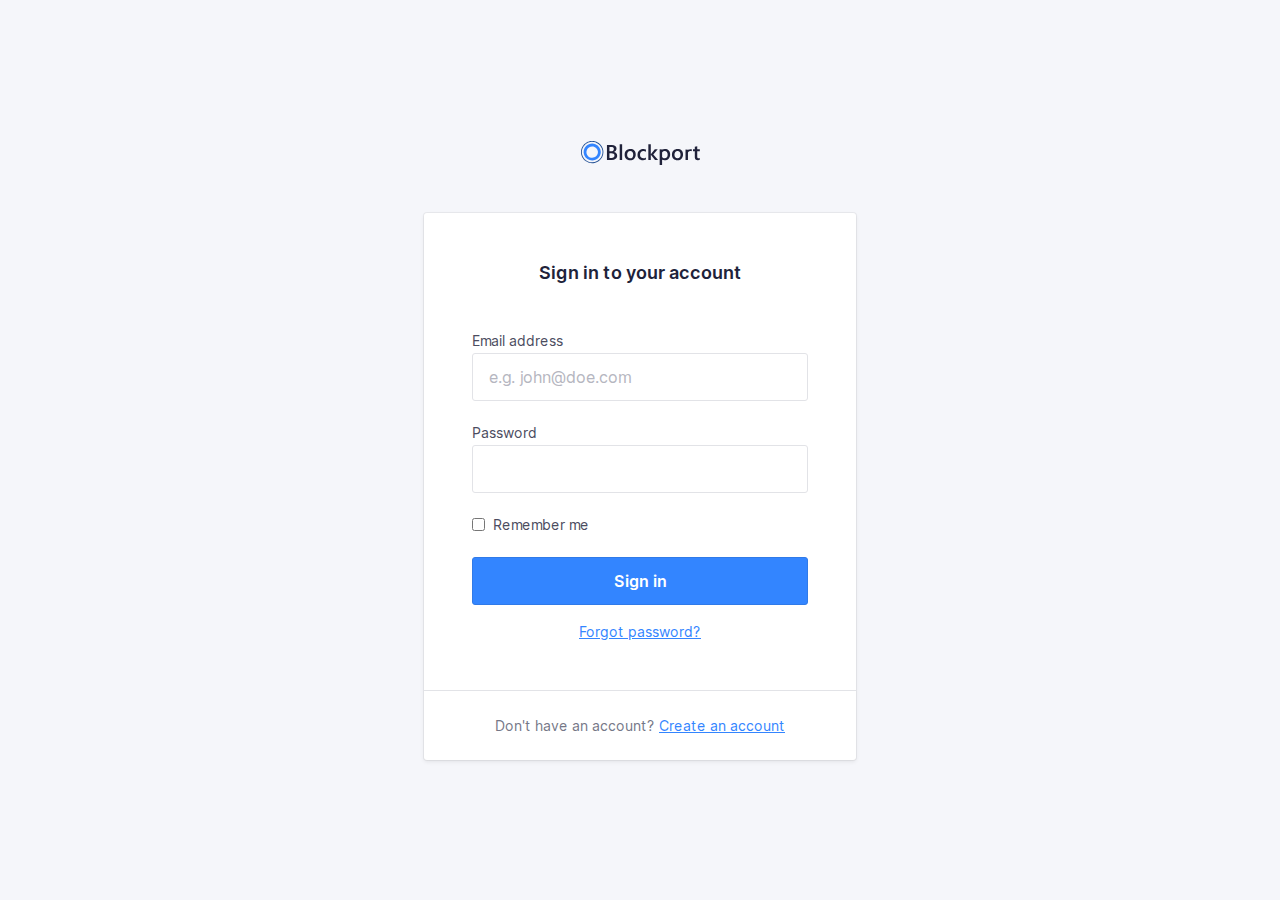
==== index.html @ 2135e6e4 "Initial commit" ====
<!doctype html>
<html lang="en">

<head>
    <meta charset="utf-8">
    <meta http-equiv="x-ua-compatible" content="ie=edge">
    <title>Blockport - Sign in</title>
    <meta name="description" content="This is my HTML5 boilerplate.">
    <meta name="viewport" content="width=device-width, initial-scale=1.0">
    <meta name="theme-color" content="#e85e00">

    <link rel="icon" href="favicon.svg">
    <link rel="apple-touch-icon" href="apple-touch-icon.png">
    <link rel="manifest" href="manifest.json">

    <script defer src="script/app.js"></script>
    <link rel="stylesheet" href="css/screen.css">
</head>

<body>
    <section class="o-row o-row--login">
        <div class="o-container u-max-width-xs">
            <h1 class="c-logo">
                <svg class="c-logo__symbol" viewBox="0 0 119 24" xmlns="http://www.w3.org/2000/svg">
                    <title>Blockport</title>
                    <path class="c-logo__path c-logo__path--1" d="M25.9496128,18.9917356 L25.9496128,4.04231406 L30.7396633,4.04231406 C32.19945,4.04231406 33.3560606,4.35834712 34.2094949,4.99041321 C35.0252057,5.55089835 35.5052521,6.4769114 35.4896465,7.4598347 C35.5056187,8.25676883 35.2485893,9.03557965 34.7604209,9.6694215 C34.2511175,10.3119823 33.5500641,10.7791057 32.7570539,11.0042975 L32.7570539,11.0459504 C33.6957957,11.1207168 34.5764055,11.5260387 35.2392256,12.1884297 C35.8602694,12.8310744 36.1707912,13.6667769 36.1707912,14.6955372 C36.1979832,15.9155062 35.6268682,17.0730015 34.6382155,17.8016529 C33.6205051,18.5950413 32.3363468,18.9917356 30.7857407,18.9917356 L25.9496128,18.9917356 Z M41.1511616,18.9918689 L38.6990404,18.9918689 L38.6990404,3.18727869 L41.1511616,3.18727869 L41.1511616,18.9918689 Z M49.1105387,19.2396694 C47.4477441,19.2396694 46.1195118,18.741157 45.1258418,17.7441322 C44.1321717,16.7471074 43.6360046,15.4247934 43.6373401,13.7771901 C43.6373401,11.9841322 44.1548767,10.5838017 45.1899495,9.57619833 C46.2250223,8.56859504 47.6200337,8.06479338 49.3749832,8.06479338 C51.0591469,8.06479338 52.3720202,8.55471073 53.3136027,9.53454547 C54.2551852,10.5143802 54.7226376,11.8730579 54.7159596,13.6105785 C54.7159596,15.313719 54.2091077,16.677686 53.195404,17.7024794 C52.1817003,18.7272727 50.8200787,19.2396694 49.1105387,19.2396694 Z M64.9231145,18.4998347 C63.986548,19.011405 62.9292595,19.2667693 61.8599663,19.2396694 C60.2572727,19.2396694 58.9657689,18.7444628 57.9854545,17.7540496 C57.0051402,16.7636364 56.5136477,15.4796694 56.5109764,13.9021488 C56.5109764,12.1434711 57.0385299,10.7312397 58.0936364,9.66545453 C59.1487429,8.59966942 60.5611166,8.0661157 62.3307576,8.06479338 C63.2258904,8.04636779 64.1144193,8.22027864 64.9351347,8.57454547 L64.9351347,10.8277686 C64.2490961,10.2941313 63.4035149,10.0011171 62.5310943,9.99471073 C61.5738178,9.96365776 60.6492491,10.3415166 59.9928283,11.0320661 C59.3330526,11.7236364 59.003165,12.6287603 59.003165,13.747438 C59.003165,14.8661157 59.3136869,15.7381818 59.9347306,16.3636364 C60.5557744,17.0023141 61.3891751,17.3216529 62.4349327,17.3216529 C63.3470917,17.3090469 64.2260005,16.9806241 64.9191077,16.3933884 L64.9191077,18.4998347 L64.9231145,18.4998347 Z M77.1256229,18.9918689 L74.0304209,18.9918689 L69.8393771,13.8605902 L69.7973064,13.8605902 L69.7973064,18.9918689 L67.3451852,18.9918689 L67.3451852,3.18727869 L69.7973064,3.18727869 L69.7973064,13.2039344 L69.8393771,13.2039344 L73.7980303,8.31462295 L76.7349663,8.31462295 L72.2814815,13.4718689 L77.1256229,18.9918689 Z M118.81569,18.8747107 C118.223016,19.1343064 117.578072,19.2557712 116.930522,19.2297521 C114.839007,19.2297521 113.793249,18.2380165 113.793249,16.2545455 L113.793249,10.2128926 L111.990219,10.2128926 L111.990219,8.31669423 L113.793249,8.31669423 L113.793249,5.84528927 L116.235354,5.15702479 L116.235354,8.31669423 L118.81569,8.31669423 L118.81569,10.2128926 L116.235354,10.2128926 L116.235354,15.5504132 C116.235354,16.1824793 116.351549,16.6340496 116.583939,16.905124 C116.81633,17.1761983 117.202312,17.3084298 117.741886,17.3018182 C118.130518,17.3099664 118.50999,17.1844984 118.81569,16.9467769 L118.81569,18.8647934 L118.81569,18.8747107 Z M109.678333,8.12826445 C110.052664,8.12904551 110.426384,8.1582218 110.796212,8.21553718 L110.796212,10.2961983 C110.392833,10.129817 109.958979,10.0480952 109.522071,10.0561983 C108.65244,10.0185786 107.815007,10.3854441 107.258266,11.0479339 C107.143588,11.1960713 107.043624,11.3548242 106.959764,11.5219835 L106.959764,18.9917356 L104.519663,18.9917356 L104.519663,8.37818184 L106.959764,8.66776859 L106.959764,8.67768594 C107.814579,8.30025824 108.742499,8.11272598 109.678333,8.12826445 Z M96.4320707,19.2396694 C94.7692761,19.2396694 93.4410438,18.741157 92.4473737,17.7441322 C91.4537037,16.7471074 90.9575366,15.4247934 90.9588721,13.7771901 C90.9588721,11.9841322 91.4764087,10.5838017 92.5114815,9.57619833 C93.5465543,8.56859504 94.9415657,8.06479338 96.6965152,8.06479338 C98.3806789,8.06479338 99.6935522,8.55471073 100.635135,9.53454547 C101.576717,10.5143802 102.04417,11.8730579 102.037492,13.6105785 C102.037492,15.313719 101.53064,16.677686 100.516936,17.7024794 C99.5032323,18.7272727 98.1416107,19.2396694 96.4320707,19.2396694 Z M87.7494781,9.53454547 C88.6883893,10.5157025 89.1578451,11.873719 89.1578451,13.608595 C89.1591806,15.3117355 88.6523287,16.6757025 87.6372896,17.7004959 C86.6222504,18.7252892 85.258625,19.2376859 83.5464141,19.2376859 C82.7065422,19.2489838 81.8737089,19.0847473 81.1023064,18.7557025 L81.1023064,23.8968595 L78.6622054,23.8968595 L78.6622054,8.31471073 L81.1023064,8.60429752 C81.9552279,8.23296681 82.8792553,8.04891403 83.8108586,8.06479338 C85.5017003,8.06479338 86.8145736,8.55471073 87.7494781,9.53454547 Z M96.5422559,9.99471073 C95.6726247,9.95709108 94.8351921,10.3239565 94.2784512,10.9864463 C93.7241864,11.6476033 93.4470539,12.5580165 93.4470539,13.7176859 C93.4470539,14.8363636 93.7275253,15.7170248 94.288468,16.3596694 C94.8529651,17.0028668 95.6823515,17.3568733 96.5422559,17.3216529 C97.5038721,17.3216529 98.2424466,17.0056198 98.7579798,16.3735537 C99.273513,15.7414876 99.5366216,14.8416529 99.5473064,13.6740496 C99.5473064,12.4998347 99.28954,11.5927273 98.7740067,10.9527273 C98.2584735,10.3127273 97.5145568,9.99338845 96.5422559,9.99471073 Z M28.4438047,6.03570248 L28.4438047,10.286281 L30.0645286,10.286281 C30.9353255,10.286281 31.6178058,10.0833058 32.1119697,9.67735538 C32.6061335,9.27140494 32.8532155,8.69619836 32.8532155,7.95173555 C32.8532155,6.67305785 31.9897643,6.03371902 30.262862,6.03371902 L28.4418013,6.03371902 L28.4438047,6.03570248 Z M28.4438047,12.2796694 L28.4438047,17.0082644 L30.5813973,17.0082644 C31.5163019,17.0082644 32.237514,16.7947108 32.7450337,16.3676033 C33.2602043,15.9259125 33.5416601,15.2742418 33.5083165,14.6003306 C33.5083165,13.0505785 32.4238271,12.2757025 30.2548485,12.2757025 L28.4518182,12.2757025 L28.4438047,12.2796694 Z M49.226734,9.99471073 C48.3571028,9.95709108 47.5196702,10.3239565 46.9629293,10.9864463 C46.4086646,11.6476033 46.131532,12.5580165 46.131532,13.7176859 C46.131532,14.8363636 46.4120034,15.7170248 46.9729461,16.3596694 C47.5370578,17.0036033 48.3664998,17.3583638 49.226734,17.3236364 C50.1883502,17.3236364 50.9269247,17.0076033 51.4424579,16.3755372 C51.9579912,15.7434711 52.2157576,14.8436364 52.2157576,13.6760331 C52.2157576,12.5018182 51.9579912,11.5947107 51.4424579,10.9547107 C50.9269247,10.3147108 50.1883502,9.99471073 49.226734,9.99471073 Z M85.8803367,16.3735537 C86.3958699,15.738843 86.6543043,14.8390083 86.6556397,13.6740496 C86.6556397,12.4985124 86.3978733,11.591405 85.8823401,10.9527273 C85.3668068,10.3140496 84.6282323,9.99471073 83.6666162,9.99471073 C82.796985,9.95709108 81.9595523,10.3239565 81.4028114,10.9864463 C81.2895823,11.124335 81.1896456,11.2724196 81.1043098,11.4287603 L81.1043098,15.9153719 C81.6149937,16.8312057 82.6094895,17.3774459 83.6646128,17.3216529 C84.626229,17.3216529 85.3648035,17.0056198 85.8803367,16.3735537 Z">
                    </path>
                    <path class="c-logo__path c-logo__path--2" d="M11.1988215,19.5867769 C7.72899435,19.5891833 4.59940205,17.5218316 3.26949789,14.3488101 C1.93959376,11.1757885 2.67130845,7.5220381 5.12341434,5.09144786 C7.57552021,2.66085764 11.2650639,1.93214337 14.4714645,3.24513351 C17.6778651,4.55812363 19.7696074,7.65421885 19.771229,11.0895868 C19.7679239,15.7772288 15.9334776,19.5780304 11.1988215,19.5867769 Z M11.1988215,5.38314051 C8.86509736,5.38073339 6.75988968,6.77093308 5.86550131,8.90506387 C4.97111293,11.0391947 5.46382249,13.496632 7.11372873,15.1307206 C8.76363496,16.7648092 11.2455511,17.2534798 13.4013998,16.3687158 C15.5572486,15.4839518 16.962125,13.4001349 16.9605051,11.0895868 C16.9572,7.93949107 14.3805102,5.38572999 11.1988215,5.37917355 L11.1988215,5.38314051 Z">
                    </path>
                    <path class="c-logo__path c-logo__path--3" d="M21.2917845,15.8796694 C21.3118182,15.8380165 21.3358586,15.8023141 21.3558923,15.7606612 C22.6443671,13.0744887 22.7786498,9.98607785 21.7280964,7.20021549 C20.6775431,4.41435317 18.5317957,2.16875244 15.7805219,0.975867769 L15.7805219,0.96 C15.6683333,0.910413222 15.5541414,0.874710744 15.4419529,0.82909091 C15.2937037,0.767603308 15.1434512,0.710082645 14.9931987,0.656528927 C14.792862,0.583140496 14.5925253,0.517685949 14.378165,0.458181816 C14.2319192,0.414545453 14.0856734,0.374876033 13.9394276,0.337190082 C13.7203928,0.281652893 13.501358,0.23338843 13.2823232,0.192396694 C13.1480976,0.16661157 13.0138721,0.144793388 12.8816498,0.124958678 C12.6546016,0.0905785125 12.4275533,0.0634710744 12.2005051,0.0436363637 C12.0762963,0.0337190082 11.9500842,0.0238016529 11.8258754,0.0178512397 C11.5881425,0.00462809917 11.3510774,-0.000661157024 11.1146801,0.00198347107 C10.988468,0.00198347107 10.8622559,0.00198347107 10.7380471,0.0119008265 C10.5076599,0.0218181818 10.2792761,0.0376859504 10.0528956,0.0614876034 C9.9146633,0.0753719009 9.77843434,0.0932231406 9.64220539,0.113057851 C9.44186869,0.142809918 9.22350168,0.176528926 9.01715488,0.218181818 C8.86089226,0.249917356 8.70462963,0.283636364 8.548367,0.321322314 C8.39210438,0.359008265 8.18575758,0.412561983 8.00745791,0.466115701 C7.82915825,0.519669423 7.65286195,0.577190081 7.47656566,0.638677688 C7.30026936,0.70016529 7.17405724,0.747768594 7.02580808,0.807272727 C6.82547138,0.884628098 6.63715488,0.969917355 6.44483165,1.05719008 C6.31861953,1.11471074 6.19441077,1.17421488 6.07220539,1.23768595 C5.87186869,1.34082644 5.67153199,1.45190082 5.47119529,1.56694215 C5.36301347,1.63041322 5.25683502,1.69586777 5.15065657,1.76528926 C4.95165543,1.89752066 4.75666107,2.02975207 4.5656734,2.16198347 C4.46416949,2.23603306 4.36400114,2.31140496 4.26516835,2.38809918 C4.07952302,2.52958678 3.89721661,2.67834711 3.71824916,2.83438017 C3.61607744,2.92363636 3.51791246,3.0168595 3.41774411,3.11008265 C3.25747475,3.26347108 3.10121212,3.42214876 2.94895623,3.5861157 C2.84678451,3.69719008 2.74861953,3.81024794 2.64845118,3.92528926 C2.51021886,4.08793389 2.37599327,4.25454547 2.24777778,4.42512397 C2.15161616,4.55206611 2.05946128,4.68099175 1.96930976,4.82181816 C1.90119529,4.92099175 1.82506734,5.0201653 1.75895623,5.11537188 C1.69284512,5.2105785 1.65878788,5.29190081 1.60670034,5.37917355 C1.53457912,5.49818184 1.46446128,5.61917355 1.40636364,5.74214876 C1.28415825,5.96231406 1.16796296,6.18446282 1.06178451,6.40859504 C1.02372054,6.44826445 0.995673401,6.49586778 0.981649832,6.54148761 C0.967626263,6.58710744 0.939579125,6.65454547 0.915538721,6.71008265 C0.808692479,6.95471075 0.711863077,7.20132232 0.625050505,7.44991735 C0.588989899,7.55438018 0.55426487,7.65884298 0.520875421,7.76330577 C0.444747475,8.00528927 0.377968575,8.24793388 0.320538721,8.49123966 C0.291156005,8.61157023 0.263776655,8.73190084 0.238400673,8.85223141 C0.191655443,9.07966942 0.152255892,9.30710742 0.12020202,9.53454547 C0.10016835,9.67338842 0.0821380471,9.81024795 0.0681144781,9.9490909 C0.0460774411,10.1613223 0.0320538721,10.3715703 0.022037037,10.5838017 C0.022037037,10.7365289 0.010016835,10.8872727 0.010016835,11.04 C0.010016835,11.2383471 0.010016835,11.4366942 0.026043771,11.6350413 C0.026043771,11.7917356 0.0440740741,11.9484297 0.0580976431,12.105124 C0.0761279461,12.3034711 0.104175084,12.5018182 0.132222222,12.7001653 C0.146245791,12.8429752 0.18030303,13.0036364 0.2003367,13.1543802 C0.238400673,13.3527273 0.286481481,13.5510744 0.336565657,13.7494215 C0.380639731,13.8961983 0.406683502,14.0330579 0.446750842,14.1758678 C0.506851852,14.3742149 0.576969697,14.5844628 0.647087542,14.7867769 C0.693164983,14.9157025 0.739242424,15.0446281 0.789326599,15.1715703 C0.871464646,15.3699174 0.963619529,15.5801653 1.05777778,15.7804959 C1.11387205,15.8995041 1.16996633,16.0185124 1.23006734,16.1355372 C1.33223906,16.3338843 1.44242424,16.5322314 1.55461279,16.7166942 C1.62473064,16.8357025 1.69484848,16.9527273 1.76897306,17.0677686 C1.88316498,17.2442975 2.00537037,17.4168595 2.12957912,17.587438 C2.21973064,17.7123967 2.31188552,17.8353719 2.40804714,17.9563636 C2.50420875,18.0773554 2.65646465,18.2519008 2.78468013,18.3966942 C2.91289562,18.5414876 3.02308081,18.6644628 3.14929293,18.7933884 C3.27550505,18.9223141 3.3876936,19.027438 3.51190236,19.1424794 C3.63611111,19.2575206 3.81841751,19.4241322 3.98069024,19.5590082 C4.09287879,19.6522314 4.20907407,19.7434711 4.32727273,19.8327273 C4.50957912,19.9735537 4.69388889,20.1084297 4.88621212,20.2294215 C4.9362963,20.2631405 4.98037037,20.3008265 5.03045455,20.3345455 C7.52290169,21.989742 10.5859073,22.5756212 13.5217147,21.9587191 C16.4575222,21.3418171 19.0161165,19.5746694 20.6146465,17.0598347 L20.6266667,17.0598347 C20.6647306,17.0003306 20.6947811,16.9368595 20.7328451,16.8753719 C20.8149832,16.7424794 20.8911111,16.6036364 20.9692424,16.4647934 C21.0854377,16.2763636 21.1936195,16.08 21.2917845,15.8796694 Z M6.96771044,20.4198347 C6.40765296,20.1694737 5.87129224,19.8701033 5.36501684,19.5252893 C5.18671717,19.4042975 5.01442761,19.2773554 4.84614478,19.1464463 C4.73996633,19.065124 4.63378788,18.9818182 4.53161616,18.8965289 C4.38136364,18.7715703 4.23912458,18.6406612 4.09888889,18.5097521 C3.9586532,18.378843 3.87451178,18.2995041 3.76632997,18.1884297 C3.65814815,18.0773554 3.53794613,17.9444628 3.42976431,17.8214876 C3.32158249,17.6985124 3.19737374,17.5557025 3.08718855,17.4247934 C2.97700337,17.2938843 2.91489899,17.1986777 2.83075758,17.0836364 C2.71656566,16.9249587 2.60237374,16.766281 2.49819865,16.6036364 C2.43008418,16.4965289 2.36597643,16.3894215 2.29786195,16.2803306 C2.19368687,16.1038017 2.09752525,15.9252893 1.9973569,15.7447934 C1.94126263,15.6376859 1.89117845,15.528595 1.83909091,15.4195041 C1.7609596,15.2231405 1.67681818,15.0386777 1.60069024,14.8482644 C1.55461279,14.7332231 1.51454545,14.6161983 1.47247475,14.501157 C1.40436027,14.3127273 1.34025253,14.1242975 1.28415825,13.9319008 C1.24609428,13.8029752 1.2140404,13.6760331 1.18198653,13.5490909 C1.13590909,13.3626446 1.09183502,13.1761983 1.05577441,12.9897521 C1.02973064,12.8429752 1.0076936,12.7140496 0.981649832,12.5771901 C0.953602694,12.3927273 0.92956229,12.2082644 0.911531987,12.0218182 C0.897508418,11.8809918 0.889494949,11.7401653 0.881481481,11.5993388 C0.881481481,11.4109091 0.865454545,11.2224794 0.865454545,11.0340496 C0.865454545,10.8971901 0.865454545,10.7603306 0.877474747,10.6254545 C0.877474747,10.4271074 0.899511785,10.2287603 0.919545455,10.0304132 C0.931565657,9.90743803 0.94959596,9.78247936 0.965622896,9.65950414 C0.995673401,9.44528927 1.03173401,9.23107436 1.07580808,9.01884299 C1.09784512,8.91173555 1.12188552,8.80462812 1.14792929,8.69950414 C1.20402357,8.47074382 1.27080247,8.24330577 1.34826599,8.01719009 C1.37764871,7.9246281 1.408367,7.83206612 1.44042088,7.73950414 C1.52189113,7.50545453 1.61204265,7.2740496 1.71087542,7.04528927 C1.75094276,6.95206611 1.7910101,6.86082645 1.83508418,6.76958679 C1.93525253,6.55537188 2.03542088,6.3490909 2.15762626,6.14479338 C2.21973064,6.03570248 2.27983165,5.92661158 2.34594276,5.81752064 C2.45412458,5.63900825 2.5683165,5.46644628 2.68651515,5.29586778 C2.7686532,5.17685949 2.85279461,5.0598347 2.93893939,4.94479338 C3.06047699,4.7847934 3.18602133,4.62876031 3.31557239,4.47669423 C3.40505612,4.36826447 3.49520763,4.26710742 3.58602694,4.17322312 C3.73026936,4.01983471 3.87718294,3.86842975 4.02676768,3.71900826 C4.11491582,3.63438017 4.20506734,3.55173554 4.29722222,3.47107438 C4.46016275,3.32694215 4.62710998,3.18809917 4.79806397,3.05454545 C4.88754769,2.98446281 4.978367,2.91834711 5.07052189,2.85619835 C5.24815375,2.72396694 5.42912458,2.60099173 5.61343434,2.48727273 C5.71093152,2.42512397 5.80909651,2.36561983 5.90792929,2.30876033 C6.09090349,2.20165289 6.27654882,2.09983471 6.46486532,2.00330579 C6.57705387,1.94644628 6.69057799,1.89157025 6.80543771,1.83867769 C6.98306957,1.75669422 7.16203704,1.67933884 7.34234007,1.60661157 C7.47589785,1.55239669 7.61413018,1.50082645 7.75703704,1.45190082 C7.91864196,1.39504132 8.08225029,1.34214876 8.24786195,1.29322314 C8.41347361,1.24429752 8.57975307,1.2 8.74670034,1.16033058 C8.8896072,1.12595041 9.03318182,1.09421488 9.17742424,1.06512397 C9.36841191,1.02677686 9.56073514,0.994380165 9.75439394,0.967933885 C9.87993826,0.950743802 10.0061504,0.934876033 10.1330303,0.920330577 C10.3440516,0.899173554 10.5557407,0.883966942 10.7680976,0.874710744 L11.1126768,0.874710744 C11.3317116,0.874710744 11.5514141,0.880000001 11.7717845,0.890578513 L12.1143603,0.914380167 C12.3307239,0.932892563 12.5464197,0.958677687 12.7614478,0.991735538 C12.8829854,1.01024793 13.004523,1.0307438 13.1260606,1.05322314 C13.330404,1.09157025 13.5347475,1.13652893 13.7390909,1.18809918 C13.8713131,1.22181818 14.0035354,1.25752066 14.1397643,1.29719008 C14.3320875,1.35404959 14.523743,1.41619835 14.7147306,1.48363636 C14.8509596,1.53322314 14.9851852,1.58479339 15.115404,1.64033058 C17.755199,2.69780719 19.8336285,4.79210648 20.8551251,7.42387715 C21.8766218,10.0556478 21.7496417,12.9890377 20.5044613,15.5246281 C20.4123064,15.7229752 20.3041246,15.8975206 20.207963,16.08 C20.1378451,16.2029752 20.0697306,16.3279339 19.9956061,16.4489256 C17.2731751,20.8198837 11.7011151,22.517402 6.96771044,20.4178512 L6.96771044,20.4198347 Z">
                    </path>
                </svg>
            </h1>
            <form class="c-card" action="#">
                <div class="c-card__body">
                    <h2 class="c-card__title">
                        Sign in to your account
                    </h2>
                    <p class="c-form-field">
                        <label class="c-label" for="username">
                            Email address
                        </label>
                        <input class="c-input" type="email" name="username" id="username" placeholder="e.g. john@doe.com" required>
                    </p>
                    <p class="c-form-field">
                        <label class="c-label" for="password">
                            Password
                        </label>
                        <input class="c-input" type="password" name="password" id="password" required>
                    </p>
                    <p class="c-form-field c-form-field--option">
                        <input class="c-option" type="checkbox" id="rememberme">
                        <label class="c-label c-label--option" for="rememberme">
                            Remember me
                        </label>
                    </p>
                    <p class="u-mb-md">
                        <!-- Input type button
                                <input type="submit" class="o-button-reset c-button" value="Sign in"/>
                            -->
                        <!-- Button -->
                        <button type="submit" class="o-button-reset c-button">Sign in</button>
                    </p>
                    <p class="u-text-sm u-align-text-center">
                        <a href="#!">
                            Forgot password?
                        </a>
                    </p>
                </div>
                <div class="c-card__footer">
                    <p class="u-align-text-center u-text-sm u-color-neutral-600">
                        Don't have an account? <a href="#">Create an account</a>
                    </p>
                </div>
            </form>

        </div>
    </section>
</body>

</html>
---- css/screen.css ----
/*------------------------------------*\
#FONTS
\*------------------------------------*/

@font-face {
    font-family: "Inter Web";
    font-weight: 400;
    src: url("../fonts/Inter-Regular.woff2") format("woff2")
}

@font-face {
    font-family: "Inter Web";
    font-weight: 600;
    src: url("../fonts/Inter-SemiBold.woff2") format("woff2")
}

/*---------------------------------------/*
 # SETTINGS
/*---------------------------------------*/

:root {
    /* colors */
    --global-color-primary-h: 216deg;
    --global-color-primary-s: 100%;
    --global-color-primary-l: 60%;
    --global-color-primary-500-hsl: var(--global-color-primary-h) var(--global-color-primary-s) var(--global-color-primary-l);
    --global-color-primary-500: hsl(var(--global-color-primary-500-hsl));
    --global-color-primary-400: hsl(var(--global-color-primary-h) 100% 65%);
    --global-color-primary-600: hsl(var(--global-color-primary-h) 80% 55%);
    --global-color-primary-700: hsl(var(--global-color-primary-h) 65% 35%);
    --global-color-primary-500-alpha-75: hsl(var(--global-color-primary-500-hsl) / .75);
    --global-color-primary-500-alpha-30: hsl(var(--global-color-primary-500-hsl) / .3);

    --global-color-neutral-050: #F5F6FA;
    --global-color-neutral-100: #E2E3E7;
    --global-color-neutral-200: #caccd4;
    --global-color-neutral-300: #b5b6c0;
    --global-color-neutral-400: #a0a1ad;
    --global-color-neutral-500: #8b8c9a;
    --global-color-neutral-600: #757787;
    --global-color-neutral-700: #606274;
    --global-color-neutral-800: #4b4c60;
    --global-color-neutral-900: #35374d;
    --global-color-neutral-950: #20223a;

    /* border stuff */
    --global-borderRadius: 3px;
    --global-borderWidth: 1px;

    /* transitions */
    --global-transitionTiming-alpha: .1s ease-out;

    /* Baseline settings */
    --global-baseline: .5rem;
    --global-whitespace: calc(var(--global-baseline) * 3);
    /* = 24px */

    --global-whitespace-xs: calc(var(--global-baseline) / 2);
    /* = 4px */
    --global-whitespace-sm: calc(var(--global-baseline) * 1);
    /*  = 8px */
    --global-whitespace-md: calc(var(--global-baseline) * 2);
    /*  = 16px */
    --global-whitespace-lg: calc(var(--global-baseline) * 4);
    /*  = 32px */
    --global-whitespace-xl: calc(var(--global-whitespace) * 2);
    /*  = 48px */
    --global-whitespace-xxl: calc(var(--global-whitespace) * 3);
    /*  = 72px */
}

/*---------------------------------------/*
 # GENERIC
/*---------------------------------------*/

*,
*:before,
*:after {
    box-sizing: inherit;
    padding: 0;
    margin: 0;
    font-size: 100%;
    font-weight: normal;
}

img {
    display: block;
    max-width: 100%;
}

/*---------------------------------------/*
 # ELEMENTS
/*---------------------------------------*/
/*
    Elements: Page
    ---
    Default markup for page level elements
*/

html {
    line-height: 1.5;
    font-family: "Inter Web", Helvetica, arial, sans-serif;
    color: var(--global-color-neutral-950);
    background-color: var(--global-color-neutral-050);
    box-sizing: border-box;
    -webkit-font-smoothing: antialiased;
    -moz-osx-font-smoothing: grayscale;
}

/*
    Customize the background color and color to match your design.
*/

::selection {
    background: var(--global-color-primary-500);
    color: white;
}

/*
    Elements: typography
    ---
    Default markup for typographic elements
*/

h1,
h2,
h3 {
    font-weight: 700;
}

h1 {
    font-size: 2.25rem;
    line-height: calc(var(--global-baseline) * 6);
    margin: 0 0 var(--global-whitespace);
}

h2 {
    font-size: 2rem;
    line-height: calc(var(--global-baseline) * 5);
    margin: 0 0 var(--global-whitespace);
}

h3 {
    font-size: 1.125rem;
    line-height: calc(var(--global-baseline) * 4);
    margin: 0 0 var(--global-whitespace);
}

h4,
h5,
h6 {
    font-size: 1rem;
    font-weight: 600;
    line-height: calc(var(--global-baseline) * 3);
    margin: 0 0 var(--global-whitespace);
}

p,
ol,
ul,
dl,
table,
address,
figure {
    margin: 0 0 var(--global-whitespace);
}

ul,
ol {
    padding-left: var(--global-whitespace);
}

li {

    & ul,
    & ol {
        margin-bottom: 0;
    }
}

blockquote {
    font-style: normal;
    font-size: 1.375rem;
    line-height: calc(var(--global-baseline) * 6);
    margin: 0 0 var(--global-whitespace);
}

blockquote * {
    font-size: inherit;
    line-height: inherit;
}

figcaption {
    font-weight: 400;
    font-size: .75rem;
    line-height: calc(var(--global-baseline) * 2);
    margin-top: var(--global-whitespace-xxs);
}

hr {
    border: 0;
    height: var(--global-borderWidth);
    background: LightGrey;
    margin: 0 0 var(--global-whitespace);
}

a {

    &,
    &:visited {
        transition: all var(--global-transitionTiming-alpha);
        color: var(--global-color-primary-500);
        outline-color: var(--global-link-BoxShadowColor);
        outline-width: medium;
        outline-offset: 2px;
    }

    &:hover,
    &:focus {
        color: var(--global-color-primary-400);
    }

    &:active {
        color: var(--global-color-primary-600);
    }

}

label,
input {
    display: block;
}

input::placeholder {
    color: var(--global-color-neutral-300);
}

/*------------------------------------*\
#OBJECTS
\*------------------------------------*/

/*
    Objects: Row
    ---
    Creates a horizontal row that stretches the viewport and adds padding around children
*/

.o-row {
    display: flow-root;
    position: relative;
    padding: var(--global-whitespace) var(--global-whitespace) 0;
}

.o-row--login {
    min-height: 100vh;
    display: flex;
    align-items: center;
}

/*
    Objects: Container
    ---
    Creates a horizontal container that sets de global max-width
*/

.o-container {
    margin-left: auto;
    margin-right: auto;
    max-width: 79.5em;
    /* 79.5 * 16px = 1272 */
    width: 100%;
}

/*
    Objects: Layout
    ---
    The layout object provides us with a column-style layout system. This object
    contains the basic structural elements, but classes should be complemented
    with width utilities
*/

.o-layout {
    display: flex;
    flex-wrap: wrap;
}

.o-layout__item {
    width: 100%;
}

/* gutter modifiers, these affect o-layout__item too */

.o-layout--gutter {
    margin-left: calc(var(--global-whitespace) / -2);
    margin-right: calc(var(--global-whitespace) / -2);
}

.o-layout--gutter>.o-layout__item {
    padding-left: calc(var(--global-whitespace) / 2);
    padding-right: calc(var(--global-whitespace) / 2);
}

.o-layout--gutter-s {
    margin-left: calc(var(--global-whitespace-sm) * -1);
    margin-right: calc(var(--global-whitespace-sm) * -1);
}

.o-layout--gutter-s>.o-layout__item {
    padding-left: var(--global-whitespace-sm);
    padding-right: var(--global-whitespace-sm);
}

.o-layout--gutter-l {
    margin-left: calc(var(--global-whitespace-md) * -1);
    margin-right: calc(var(--global-whitespace-md) * -1);
}

.o-layout--gutter-l>.o-layout__item {
    padding-left: var(--global-whitespace-md);
    padding-right: var(--global-whitespace-md);
}

/* reverse horizontal row modifier */

.o-layout--row-reverse {
    flex-direction: row-reverse;
}

/* Horizontal alignment modifiers*/

.o-layout--justify-start {
    justify-content: flex-start;
}

.o-layout--justify-end {
    justify-content: flex-end;
}

.o-layout--justify-center {
    justify-content: center;
}

.o-layout--justify-space-around {
    justify-content: space-around;
}

.o-layout--justify-space-evenly {
    justify-content: space-evenly;
}

.o-layout--justify-space-between {
    justify-content: space-between;
}

/* Vertical alignment modifiers */

.o-layout--align-start {
    align-items: flex-start;
}

.o-layout--align-end {
    align-items: flex-end;
}

.o-layout--align-center {
    align-items: center;
}

.o-layout--align-baseline {
    align-items: baseline;
}

/* Vertical alignment modifiers that only work if there is one than one flex item */

.o-layout--align-content-start {
    align-content: start;
}

.o-layout--align-content-end {
    align-content: end;
}

.o-layout--align-content-center {
    align-content: center;
}

.o-layout--align-content-space-around {
    align-content: space-around;
}

.o-layout--align-content-space-between {
    align-content: space-between;
}

/*
    Objects: List
    ---
    Small reusable object to remove default list styling from lists
*/

.o-list {
    list-style: none;
    padding: 0;
}

/*
    Object: Button reset
    ---
    Small button reset object
*/

.o-button-reset {
    border: none;
    margin: 0;
    padding: 0;
    width: auto;
    overflow: visible;
    background: transparent;

    /* inherit font & color from ancestor */
    color: inherit;
    font: inherit;

    /* Normalize `line-height`. Cannot be changed from `normal` in Firefox 4+. */
    line-height: normal;

    /* Corrects font smoothing for webkit */
    -webkit-font-smoothing: inherit;
    -moz-osx-font-smoothing: inherit;

    /* Corrects inability to style clickable `input` types in iOS */
    -webkit-appearance: none;
}

/*
    Object: Hide accessible
    ---
    Accessibly hide any element
*/

.o-hide-accessible {
    position: absolute;
    width: 1px;
    height: 1px;
    padding: 0;
    margin: -1px;
    overflow: hidden;
    clip: rect(0, 0, 0, 0);
    border: 0;
}

/*------------------------------------*\
#COMPONENTS
\*------------------------------------*/

/*
    Component: Logo
    ---
    Website main logo
*/

.c-logo {
    height: var(--global-whitespace);
    display: flex;
    align-items: center;
    justify-content: center;
    margin-bottom: var(--global-whitespace-xl);
}

.c-logo__symbol {
    height: 100%;
}

.c-logo__path--1 {
    fill: var(--global-color-neutral-950);
}

.c-logo__path--2 {
    fill: var(--global-color-primary-500);
}

.c-logo__path--3 {
    fill: var(--global-color-primary-700);
}

/*
    Component: Card
    ---
    Card with box shadow
*/

.c-card {
    background-color: White;
    margin-bottom: var(--global-whitespace);
    border-radius: var(--global-borderRadius);
    box-shadow: 0 0 0 var(--global-borderWidth) rgba(0, 0, 0, 0.05), 0 2px 4px rgba(0, 0, 0, .075);
    overflow: hidden;
}

/* Add padding to child for more flexibility */
.c-card__body,
.c-card__footer {
    padding: var(--global-whitespace);
}

.c-card__footer {
    text-align: center;
    border-top: var(--global-borderWidth) solid var(--global-color-neutral-100);
}

.c-card__title {
    text-align: center;
    font-size: 1.125rem;
    line-height: calc(var(--global-baseline) * 3);
    font-weight: 600;

    @media (min-width: 27em) {
        margin-bottom: var(--global-whitespace-xl);
    }
}

/* This allows c-card__body and __footer to have equal padding everywhere */

.c-card__body>*:last-child,
.c-card__footer>*:last-child,
.c-card__body>*:last-child>*:last-child,
.c-card__footer>*:last-child>*:last-child {
    margin-bottom: 0;
}

@media (min-width: 27em) {
    .c-card__body {
        padding: var(--global-whitespace-xl);
    }
}

/*
    Component: Forms
    ---
    Everything form related here
*/

.c-form-field--option {
    display: flex;
    align-items: center;
}

/*
    Component: Input
    ---
    Class to put on all input="text" like form inputs
*/

.c-input {
    -webkit-appearance: none;
    -moz-appearance: none;
    appearance: none;
    width: 100%;
    border: var(--global-borderWidth) solid var(--global-color-neutral-100);
    border-radius: var(--global-borderRadius);
    color: var(--global-color-neutral-950);
    background-color: White;
    font-family: inherit;
    font-size: 1rem;
    line-height: calc(var(--global-baseline) * 3);
    padding: calc(var(--global-baseline) * 1.5 - var(--global-borderWidth)) var(--global-whitespace-md);
    outline: none;
    transition: border var(--global-transition-timing-alpha);

    &:hover {
        border-color: var(--global-color-neutral-200);
    }

    &:focus,
    &:active {
        border-color: var(--global-color-primary-500);
        box-shadow: 0 0 0 3px var(--global-color-primary-500-alpha-30);
    }
}

/* option input for checkboxes and radio buttons */

.c-option {
    margin-right: var(--global-whitespace-sm);
}

/*
    Component: Label
    ---
    Class to put on all form labels
*/

.c-label {
    margin-bottom: 0;
    font-size: .875rem;
    padding-bottom: var(--global-whitespace-xs);
    line-height: calc(var(--global-baseline) * 2);
    color: var(--global-color-neutral-800);
}

.c-label--option {
    padding-bottom: 0;
}

/*
    Component: Button
    ---
    Class to put on form buttons or
*/

.c-button {
    font-size: 1rem;
    font-weight: 700;
    border-radius: var(--global-borderRadius);
    border: var(--global-borderWidth) solid var(--global-color-primary-600);
    background-color: var(--global-color-primary-500);
    color: #fff;
    padding: calc(var(--global-baseline) * 1.5 - var(--global-borderWidth)) var(--global-whitespace-md);
    line-height: calc(var(--global-baseline) * 3);
    width: 100%;
    outline: none;
    transition: all var(--global-transition-timing-alpha);

    &:hover {
        background-color: var(--global-color-primary-400);
    }

    &:focus {
        box-shadow: 0 0 0 3px var(--global-color-primary-500-alpha-30);
    }

    &:active {
        background-color: var(--global-color-primary-600);
        box-shadow: none;
    }
}

/*------------------------------------*\
#UTILITIES
\*------------------------------------*/

/*
    Utilities: color
    ---
    Utility classes to put specific colors onto elements
*/

.u-color-neutral-500 {
    color: var(--global-color-neutral-500);
}

.u-color-neutral-600 {
    color: var(--global-color-neutral-600);
}

/*
    Utilities: spacing
    ---
    Utility classes to put specific margins and paddings onto elements
*/

.u-pt-clear {
    padding-top: 0 !important;
}

.u-mb-clear {
    margin-bottom: 0 !important;
}

.u-mb-xs {
    margin-bottom: var(--global-whitespace-xs) !important;
}

.u-mb-sm {
    margin-bottom: var(--global-whitespace-sm) !important;
}

.u-mb-md {
    margin-bottom: var(--global-whitespace-md) !important;
}

.u-mb-lg {
    margin-bottom: var(--global-whitespace-lg) !important;
}

.u-mb-xl {
    margin-bottom: var(--global-whitespace-xl) !important;
}

.u-mb-xl {
    margin-bottom: var(--global-whitespace-xl) !important;
}

/*
    Utilities: max-width
    ---
    Utility classes to put specific max widths onto elements
*/

.u-max-width-xs {
    max-width: 27em !important;
}

.u-max-width-sm {
    max-width: 39em !important;
}

.u-max-width-md {
    max-width: 50em !important;
}

.u-max-width-lg {
    max-width: 63.5em !important;
}

.u-max-width-none {
    max-width: none !important;
}


/*
    Utilities: align
    ---
    Utility classes align text or components
*/

.u-align-text-center {
    text-align: center;
}

.u-align-center {
    margin: 0 auto;
}

/*
    Utilities: text
    Utility classes to create smaller or bigger test
*/

.u-text-sm {
    font-size: .875rem;
}

/*
    Utilities: Widths
    ---
    Width utility classes
*/

.u-flex-basis-auto {
    flex-basis: auto;
}

.u-1-of-2 {
    flex-basis: 50% !important;
}

.u-2-of-2 {
    flex-basis: 100% !important;
}

.u-1-of-3 {
    flex-basis: 33.3333333333% !important;
}

.u-2-of-3 {
    flex-basis: 66.6666666667% !important;
}

.u-3-of-3 {
    flex-basis: 100% !important;
}

.u-1-of-4 {
    flex-basis: 25% !important;
}

.u-2-of-4 {
    flex-basis: 50% !important;
}

.u-3-of-4 {
    flex-basis: 75% !important;
}

.u-4-of-4 {
    flex-basis: 100% !important;
}

.u-1-of-5 {
    flex-basis: 20% !important;
}

.u-2-of-5 {
    flex-basis: 40% !important;
}

.u-3-of-5 {
    flex-basis: 60% !important;
}

.u-4-of-5 {
    flex-basis: 80% !important;
}

.u-5-of-5 {
    flex-basis: 100% !important;
}

.u-1-of-6 {
    flex-basis: 16.6666666667% !important;
}

.u-2-of-6 {
    flex-basis: 33.3333333333% !important;
}

.u-3-of-6 {
    flex-basis: 50% !important;
}

.u-4-of-6 {
    flex-basis: 66.6666666667% !important;
}

.u-5-of-6 {
    flex-basis: 83.3333333333% !important;
}

.u-6-of-6 {
    flex-basis: 100% !important;
}

@media (min-width: 36.0625em) {
    .u-1-of-2-bp1 {
        flex-basis: 50% !important;
    }

    .u-2-of-2-bp1 {
        flex-basis: 100% !important;
    }

    .u-1-of-3-bp1 {
        flex-basis: 33.3333333333% !important;
    }

    .u-2-of-3-bp1 {
        flex-basis: 66.6666666667% !important;
    }

    .u-3-of-3-bp1 {
        flex-basis: 100% !important;
    }

    .u-1-of-4-bp1 {
        flex-basis: 25% !important;
    }

    .u-2-of-4-bp1 {
        flex-basis: 50% !important;
    }

    .u-3-of-4-bp1 {
        flex-basis: 75% !important;
    }

    .u-4-of-4-bp1 {
        flex-basis: 100% !important;
    }

    .u-1-of-5-bp1 {
        flex-basis: 20% !important;
    }

    .u-2-of-5-bp1 {
        flex-basis: 40% !important;
    }

    .u-3-of-5-bp1 {
        flex-basis: 60% !important;
    }

    .u-4-of-5-bp1 {
        flex-basis: 80% !important;
    }

    .u-5-of-5-bp1 {
        flex-basis: 100% !important;
    }

    .u-1-of-6-bp1 {
        flex-basis: 16.6666666667% !important;
    }

    .u-2-of-6-bp1 {
        flex-basis: 33.3333333333% !important;
    }

    .u-3-of-6-bp1 {
        flex-basis: 50% !important;
    }

    .u-4-of-6-bp1 {
        flex-basis: 66.6666666667% !important;
    }

    .u-5-of-6-bp1 {
        flex-basis: 83.3333333333% !important;
    }

    .u-6-of-6-bp1 {
        flex-basis: 100% !important;
    }
}

@media (min-width: 48.0625em) {
    .u-1-of-2-bp2 {
        flex-basis: 50% !important;
    }

    .u-2-of-2-bp2 {
        flex-basis: 100% !important;
    }

    .u-1-of-3-bp2 {
        flex-basis: 33.3333333333% !important;
    }

    .u-2-of-3-bp2 {
        flex-basis: 66.6666666667% !important;
    }

    .u-3-of-3-bp2 {
        flex-basis: 100% !important;
    }

    .u-1-of-4-bp2 {
        flex-basis: 25% !important;
    }

    .u-2-of-4-bp2 {
        flex-basis: 50% !important;
    }

    .u-3-of-4-bp2 {
        flex-basis: 75% !important;
    }

    .u-4-of-4-bp2 {
        flex-basis: 100% !important;
    }

    .u-1-of-5-bp2 {
        flex-basis: 20% !important;
    }

    .u-2-of-5-bp2 {
        flex-basis: 40% !important;
    }

    .u-3-of-5-bp2 {
        flex-basis: 60% !important;
    }

    .u-4-of-5-bp2 {
        flex-basis: 80% !important;
    }

    .u-5-of-5-bp2 {
        flex-basis: 100% !important;
    }

    .u-1-of-6-bp2 {
        flex-basis: 16.6666666667% !important;
    }

    .u-2-of-6-bp2 {
        flex-basis: 33.3333333333% !important;
    }

    .u-3-of-6-bp2 {
        flex-basis: 50% !important;
    }

    .u-4-of-6-bp2 {
        flex-basis: 66.6666666667% !important;
    }

    .u-5-of-6-bp2 {
        flex-basis: 83.3333333333% !important;
    }

    .u-6-of-6-bp2 {
        flex-basis: 100% !important;
    }
}

@media (min-width: 62.0625em) {
    .u-1-of-2-bp3 {
        flex-basis: 50% !important;
    }

    .u-2-of-2-bp3 {
        flex-basis: 100% !important;
    }

    .u-1-of-3-bp3 {
        flex-basis: 33.3333333333% !important;
    }

    .u-2-of-3-bp3 {
        flex-basis: 66.6666666667% !important;
    }

    .u-3-of-3-bp3 {
        flex-basis: 100% !important;
    }

    .u-1-of-4-bp3 {
        flex-basis: 25% !important;
    }

    .u-2-of-4-bp3 {
        flex-basis: 50% !important;
    }

    .u-3-of-4-bp3 {
        flex-basis: 75% !important;
    }

    .u-4-of-4-bp3 {
        flex-basis: 100% !important;
    }

    .u-1-of-5-bp3 {
        flex-basis: 20% !important;
    }

    .u-2-of-5-bp3 {
        flex-basis: 40% !important;
    }

    .u-3-of-5-bp3 {
        flex-basis: 60% !important;
    }

    .u-4-of-5-bp3 {
        flex-basis: 80% !important;
    }

    .u-5-of-5-bp3 {
        flex-basis: 100% !important;
    }

    .u-1-of-6-bp3 {
        flex-basis: 16.6666666667% !important;
    }

    .u-2-of-6-bp3 {
        flex-basis: 33.3333333333% !important;
    }

    .u-3-of-6-bp3 {
        flex-basis: 50% !important;
    }

    .u-4-of-6-bp3 {
        flex-basis: 66.6666666667% !important;
    }

    .u-5-of-6-bp3 {
        flex-basis: 83.3333333333% !important;
    }

    .u-6-of-6-bp3 {
        flex-basis: 100% !important;
    }
}

@media (min-width: 75.0625em) {
    .u-1-of-2-bp4 {
        flex-basis: 50% !important;
    }

    .u-2-of-2-bp4 {
        flex-basis: 100% !important;
    }

    .u-1-of-3-bp4 {
        flex-basis: 33.3333333333% !important;
    }

    .u-2-of-3-bp4 {
        flex-basis: 66.6666666667% !important;
    }

    .u-3-of-3-bp4 {
        flex-basis: 100% !important;
    }

    .u-1-of-4-bp4 {
        flex-basis: 25% !important;
    }

    .u-2-of-4-bp4 {
        flex-basis: 50% !important;
    }

    .u-3-of-4-bp4 {
        flex-basis: 75% !important;
    }

    .u-4-of-4-bp4 {
        flex-basis: 100% !important;
    }

    .u-1-of-5-bp4 {
        flex-basis: 20% !important;
    }

    .u-2-of-5-bp4 {
        flex-basis: 40% !important;
    }

    .u-3-of-5-bp4 {
        flex-basis: 60% !important;
    }

    .u-4-of-5-bp4 {
        flex-basis: 80% !important;
    }

    .u-5-of-5-bp4 {
        flex-basis: 100% !important;
    }

    .u-1-of-6-bp4 {
        flex-basis: 16.6666666667% !important;
    }

    .u-2-of-6-bp4 {
        flex-basis: 33.3333333333% !important;
    }

    .u-3-of-6-bp4 {
        flex-basis: 50% !important;
    }

    .u-4-of-6-bp4 {
        flex-basis: 66.6666666667% !important;
    }

    .u-5-of-6-bp4 {
        flex-basis: 83.3333333333% !important;
    }

    .u-6-of-6-bp4 {
        flex-basis: 100% !important;
    }
}

@media (min-width: 87.5625em) {
    .u-1-of-2-bp5 {
        flex-basis: 50% !important;
    }

    .u-2-of-2-bp5 {
        flex-basis: 100% !important;
    }

    .u-1-of-3-bp5 {
        flex-basis: 33.3333333333% !important;
    }

    .u-2-of-3-bp5 {
        flex-basis: 66.6666666667% !important;
    }

    .u-3-of-3-bp5 {
        flex-basis: 100% !important;
    }

    .u-1-of-4-bp5 {
        flex-basis: 25% !important;
    }

    .u-2-of-4-bp5 {
        flex-basis: 50% !important;
    }

    .u-3-of-4-bp5 {
        flex-basis: 75% !important;
    }

    .u-4-of-4-bp5 {
        flex-basis: 100% !important;
    }

    .u-1-of-5-bp5 {
        flex-basis: 20% !important;
    }

    .u-2-of-5-bp5 {
        flex-basis: 40% !important;
    }

    .u-3-of-5-bp5 {
        flex-basis: 60% !important;
    }

    .u-4-of-5-bp5 {
        flex-basis: 80% !important;
    }

    .u-5-of-5-bp5 {
        flex-basis: 100% !important;
    }

    .u-1-of-6-bp5 {
        flex-basis: 16.6666666667% !important;
    }

    .u-2-of-6-bp5 {
        flex-basis: 33.3333333333% !important;
    }

    .u-3-of-6-bp5 {
        flex-basis: 50% !important;
    }

    .u-4-of-6-bp5 {
        flex-basis: 66.6666666667% !important;
    }

    .u-5-of-6-bp5 {
        flex-basis: 83.3333333333% !important;
    }

    .u-6-of-6-bp5 {
        flex-basis: 100% !important;
    }
}
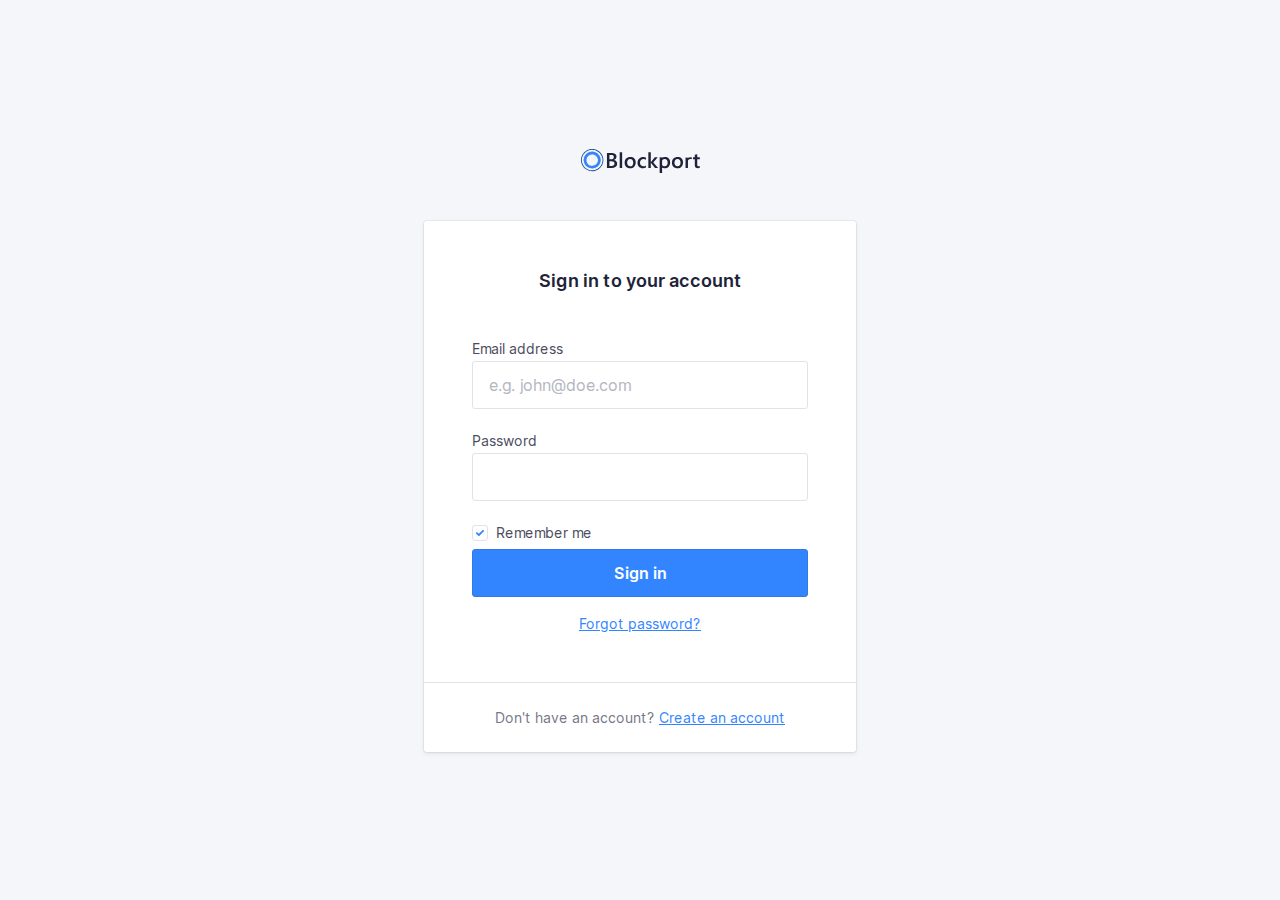
==== commit 49bd19be: "start van darkmode" ====
--- a/index.html
+++ b/index.html
@@ -49,10 +49,15 @@
                         <input class="c-input" type="password" name="password" id="password" required>
                     </p>
                     <p class="c-form-field c-form-field--option">
-                        <input class="c-option" type="checkbox" id="rememberme">
-                        <label class="c-label c-label--option" for="rememberme">
-                            Remember me
-                        </label>
+                        <input class="c-option c-option--hidden o-hide-accessible" type="checkbox" id="rememberme" checked>
+                                <label class="c-label c-label--option c-custom-option" for="rememberme">
+                                    <span class="c-custom-option__fake-input c-custom-option__fake-input--checkbox">
+                                        <svg class="c-custom-option__symbol" xmlns="http://www.w3.org/2000/svg" viewBox="0 0 9 6.75">
+                                            <path d="M4.75,9.5a1,1,0,0,1-.707-.293l-2.25-2.25A1,1,0,1,1,3.207,5.543L4.75,7.086,8.793,3.043a1,1,0,0,1,1.414,1.414l-4.75,4.75A1,1,0,0,1,4.75,9.5" transform="translate(-1.5 -2.75)" />
+                                        </svg>
+                                    </span>
+                                    Remember me
+                                </label>
                     </p>
                     <p class="u-mb-md">
                         <!-- Input type button
--- a/css/screen.css
+++ b/css/screen.css
@@ -3,15 +3,15 @@
 \*------------------------------------*/
 
 @font-face {
-    font-family: "Inter Web";
+    font-family: 'Inter Web';
     font-weight: 400;
-    src: url("../fonts/Inter-Regular.woff2") format("woff2")
+    src: url('../fonts/Inter-Regular.woff2') format('woff2');
 }
 
 @font-face {
-    font-family: "Inter Web";
+    font-family: 'Inter Web';
     font-weight: 600;
-    src: url("../fonts/Inter-SemiBold.woff2") format("woff2")
+    src: url('../fonts/Inter-SemiBold.woff2') format('woff2');
 }
 
 /*---------------------------------------/*
@@ -28,11 +28,12 @@
     --global-color-primary-400: hsl(var(--global-color-primary-h) 100% 65%);
     --global-color-primary-600: hsl(var(--global-color-primary-h) 80% 55%);
     --global-color-primary-700: hsl(var(--global-color-primary-h) 65% 35%);
-    --global-color-primary-500-alpha-75: hsl(var(--global-color-primary-500-hsl) / .75);
-    --global-color-primary-500-alpha-30: hsl(var(--global-color-primary-500-hsl) / .3);
-
-    --global-color-neutral-050: #F5F6FA;
-    --global-color-neutral-100: #E2E3E7;
+    --global-color-primary-500-alpha-75: hsl(var(--global-color-primary-500-hsl) / 0.75);
+    --global-color-primary-500-alpha-30: hsl(var(--global-color-primary-500-hsl) / 0.3);
+    --global-color-shadow: rgba(0, 0, 0, .16);
+
+    --global-color-neutral-050: #f5f6fa;
+    --global-color-neutral-100: #e2e3e7;
     --global-color-neutral-200: #caccd4;
     --global-color-neutral-300: #b5b6c0;
     --global-color-neutral-400: #a0a1ad;
@@ -43,15 +44,31 @@
     --global-color-neutral-900: #35374d;
     --global-color-neutral-950: #20223a;
 
-    /* border stuff */
+    --global-input-color: var(--global-color-neutral-950);
+    --global-input-background: white;
+    --global-input-borderColor: var(--global-color-neutral-100);
+    --global-input-hover-borderColor: var(--global-color-neutral-200);
+    --global-input-focus-borderColor: var(--global-color-primary-500);
+    --global-input-focus-boxShadow: 0 0 0 3px var(--global-color-primary-500-alpha-30);
+    --global-input-toggle-background: var(--global-color-neutral-050);
+    --global-input-toggle-ballColor: white;
+    --global-input-toggle-ballShadow: 0 1px 3px var(--global-color-shadow);
+    
+    --global-html-backgroundColor: var(--global-color-neutral-050);
+    --global-html-color: var(--global-color-neutral-950);
+
+    --global-card-color: white;
+
+    /* Border stuff */
     --global-borderRadius: 3px;
     --global-borderWidth: 1px;
 
-    /* transitions */
-    --global-transitionTiming-alpha: .1s ease-out;
+    /* Transitions */
+    --global-transitionTiming-alpha: 0.1s ease-out;
+    --global-transition-2-ease: .2s ease;
 
     /* Baseline settings */
-    --global-baseline: .5rem;
+    --global-baseline: 0.5rem;
     --global-whitespace: calc(var(--global-baseline) * 3);
     /* = 24px */
 
@@ -69,6 +86,19 @@
     /*  = 72px */
 }
 
+@media (prefers-color-scheme: dark) {
+    :root {
+        --global-input-color: white;
+        --global-input-background: var(--global-color-neutral-950);
+        --global-input-borderColor: var(--global-color-neutral-900);
+
+        --global-html-backgroundColor: var(--global-color-neutral-950);
+        --global-html-color: white;
+
+        --global-card-color: var(--global-color-neutral-900);
+    }
+}
+
 /*---------------------------------------/*
  # GENERIC
 /*---------------------------------------*/
@@ -99,9 +129,9 @@
 
 html {
     line-height: 1.5;
-    font-family: "Inter Web", Helvetica, arial, sans-serif;
-    color: var(--global-color-neutral-950);
-    background-color: var(--global-color-neutral-050);
+    font-family: 'Inter Web', Helvetica, arial, sans-serif;
+    color: var(--global-html-color);
+    background-color: var(--global-html-backgroundColor);
     box-sizing: border-box;
     -webkit-font-smoothing: antialiased;
     -moz-osx-font-smoothing: grayscale;
@@ -192,7 +222,7 @@
 
 figcaption {
     font-weight: 400;
-    font-size: .75rem;
+    font-size: 0.75rem;
     line-height: calc(var(--global-baseline) * 2);
     margin-top: var(--global-whitespace-xxs);
 }
@@ -223,7 +253,6 @@
     &:active {
         color: var(--global-color-primary-600);
     }
-
 }
 
 label,
@@ -490,10 +519,10 @@
 */
 
 .c-card {
-    background-color: White;
+    background-color: var(--global-card-color);
     margin-bottom: var(--global-whitespace);
     border-radius: var(--global-borderRadius);
-    box-shadow: 0 0 0 var(--global-borderWidth) rgba(0, 0, 0, 0.05), 0 2px 4px rgba(0, 0, 0, .075);
+    box-shadow: 0 0 0 var(--global-borderWidth) rgba(0, 0, 0, 0.05), 0 2px 4px rgba(0, 0, 0, 0.075);
     overflow: hidden;
 }
 
@@ -543,6 +572,7 @@
 .c-form-field--option {
     display: flex;
     align-items: center;
+    margin-bottom: 0.5rem;
 }
 
 /*
@@ -556,10 +586,10 @@
     -moz-appearance: none;
     appearance: none;
     width: 100%;
-    border: var(--global-borderWidth) solid var(--global-color-neutral-100);
+    border: var(--global-borderWidth) solid var(--global-input-borderColor);
     border-radius: var(--global-borderRadius);
-    color: var(--global-color-neutral-950);
-    background-color: White;
+    color: var(--global-input-color);
+    background-color: var(--global-input-background);
     font-family: inherit;
     font-size: 1rem;
     line-height: calc(var(--global-baseline) * 3);
@@ -568,13 +598,13 @@
     transition: border var(--global-transition-timing-alpha);
 
     &:hover {
-        border-color: var(--global-color-neutral-200);
+        border-color: var(--global-input-hover-borderColor);
     }
 
     &:focus,
     &:active {
-        border-color: var(--global-color-primary-500);
-        box-shadow: 0 0 0 3px var(--global-color-primary-500-alpha-30);
+        border-color: var(--global-input-focus-borderColor);
+        box-shadow: var(--global-input-focus-boxShadow);
     }
 }
 
@@ -592,7 +622,7 @@
 
 .c-label {
     margin-bottom: 0;
-    font-size: .875rem;
+    font-size: 0.875rem;
     padding-bottom: var(--global-whitespace-xs);
     line-height: calc(var(--global-baseline) * 2);
     color: var(--global-color-neutral-800);
@@ -635,6 +665,191 @@
     }
 }
 
+/* 
+    ---
+    * Component: CUSTOM CHECKBOXES AND RADIO BUTTONS
+    ---
+*/
+
+.c-option--hidden+.c-custom-option {
+    display: flex;
+    gap: 0.5rem;
+
+    & .c-custom-option__fake-input {
+        min-width: 1rem;
+        border: 1px solid var(--global-input-borderColor);
+        border-radius: var(--global-borderRadius);
+        display: flex;
+        justify-content: center;
+        align-items: center;
+        transition: border var(--global-transition-2-ease);
+
+        & .c-custom-option__symbol {
+            opacity: 0;
+            max-width: 0.5rem;
+            fill: var(--global-color-primary-500);
+            transition: opacity var(--global-transition-2-ease);
+        }
+    }
+
+    & .c-custom-option__fake-input--radio {
+        border-radius: 100%;
+
+        & .c-custom-option__symbol {}
+    }
+
+    &:hover {
+        & .c-custom-option__fake-input {
+            border-color: var(--global-input-hover-borderColor);
+        }
+    }
+}
+
+.c-option--hidden:checked+.c-custom-option {
+    & .c-custom-option__fake-input {
+        & .c-custom-option__symbol {
+            opacity: 100;
+            fill: var(--global-color-primary-500);
+        }
+    }
+
+    & .c-custom-option__fake-input--radio {
+        & .c-custom-option__symbol {
+            background-color: var(--global-color-primary-500);
+            border-radius: 100%;
+            width: 0.375rem;
+            height: 0.375rem;
+        }
+    }
+}
+
+/* .c-option--hidden:active+.c-custom-option, */
+.c-option--hidden:focus-visible+.c-custom-option {
+    & .c-custom-option__fake-input {
+        border: 1px solid var(--global-input-focus-borderColor);
+        box-shadow: var(--global-input-focus-boxShadow);
+
+        & .c-custom-option__symbol {}
+    }
+}
+
+/* 
+    ---
+    * Component: CUSTOM TOGGLE BUTTONS
+    ---
+*/
+
+.c-option--hidden+.c-custom-toggle {
+    display: flex;
+    align-items: center;
+    gap: .5rem;
+    margin-bottom: .5rem;
+
+    & .c-custom-toggle__fake-input {
+        display: block;
+        width: 3rem;
+        height: 1.5rem;
+        border-radius: 1.5rem;
+        border: 1px solid var(--global-input-borderColor);
+        background-color: var(--global-input-toggle-background);
+        transition: background var(--global-transition-2-ease);
+
+        &::after {
+            content: "";
+            display: block;
+            background-color: var(--global-input-toggle-ballColor);
+            height: 1.375rem;
+            width: 1.375rem;
+            border-radius: 1.5rem;
+            box-shadow: var(--global-input-toggle-ballShadow);
+            transition: transform var(--global-transition-2-ease);
+        }
+    }
+}
+
+.c-option--hidden:checked+.c-custom-toggle {
+    & .c-custom-toggle__fake-input {
+        background-color: var(--global-color-primary-500);
+        border-color: var(--global-color-primary-600);
+        &::after {
+            transform: translateX(1.5rem);
+        }
+    }
+}
+
+.c-option--hidden:focus-visible+.c-custom-toggle {
+    & .c-custom-toggle__fake-input {
+        border: 1px solid var(--global-input-focus-borderColor);
+        box-shadow: var(--global-input-focus-boxShadow);
+
+        & .c-custom-option__symbol {}
+    }
+}
+
+/* 
+    * CUSTOM SELECT
+*/
+
+.c-custom-select {
+    border: 1px solid var(--global-input-borderColor);
+    border-radius: var(--global-borderRadius);
+    display: flex;
+    justify-content: space-between;
+    padding: 1rem;
+    position: relative;
+
+    & .c-custom-select__input {
+        appearance: none;
+        border: none;
+        width: 100%;
+        outline: none;
+    }
+
+    & .c-custom-select__symbol {
+        width: 1.5rem;
+        fill: var(--global-color-primary-500);
+        position: absolute;
+        right: 0;
+        margin-right: 1rem;
+        pointer-events: none;
+    }
+}
+
+/* 
+    * CUSTOM PASSWORD
+*/
+
+.c-password-toggle-container {
+    position: relative;
+    & .c-password-toggle {
+
+        & .c-password-toggle__checkbox+.c-password-toggle__label {
+            & .c-password-toggle__symbol {
+                fill: var(--global-color-primary-500);
+                max-width: 1.5rem;
+                position: absolute;
+                top: 1rem;
+                right: 1rem;
+            }
+            & .c-password-toggle__symbol--show {
+                display: none;
+            }
+            & .c-password-toggle__symbol--hide {
+                display: block;
+            }
+        }
+        & .c-password-toggle__checkbox:checked+.c-password-toggle__label {
+            & .c-password-toggle__symbol--show {
+                display: block;
+            }
+            & .c-password-toggle__symbol--hide {
+                display: none;
+            }
+        }
+    }
+}
+
+
 /*------------------------------------*\
 #UTILITIES
 \*------------------------------------*/
@@ -717,7 +932,6 @@
     max-width: none !important;
 }
 
-
 /*
     Utilities: align
     ---
@@ -738,7 +952,7 @@
 */
 
 .u-text-sm {
-    font-size: .875rem;
+    font-size: 0.875rem;
 }
 
 /*
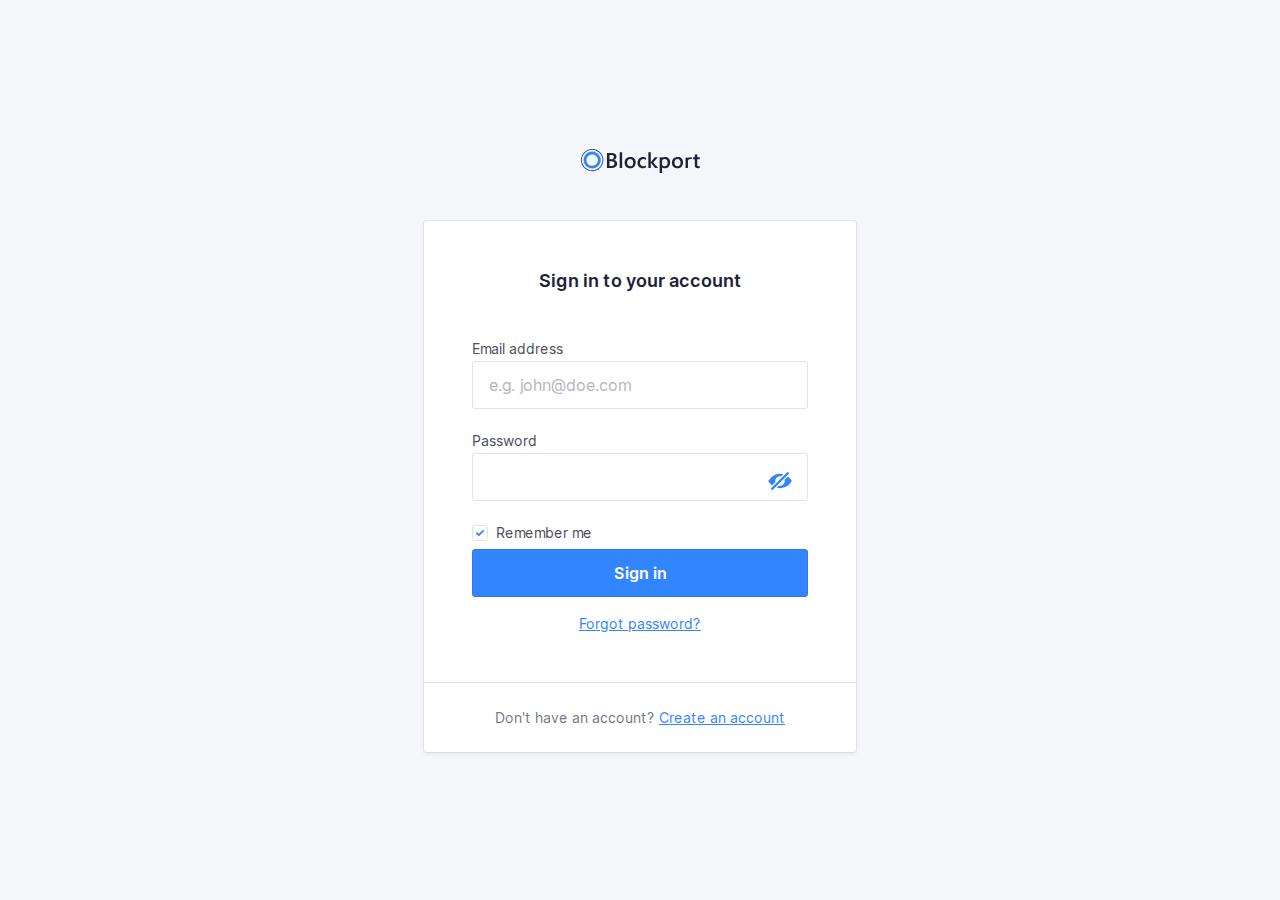
==== commit d2da663e: "local variables aan het gebruiken" ====
--- a/index.html
+++ b/index.html
@@ -23,11 +23,13 @@
             <h1 class="c-logo">
                 <svg class="c-logo__symbol" viewBox="0 0 119 24" xmlns="http://www.w3.org/2000/svg">
                     <title>Blockport</title>
-                    <path class="c-logo__path c-logo__path--1" d="M25.9496128,18.9917356 L25.9496128,4.04231406 L30.7396633,4.04231406 C32.19945,4.04231406 33.3560606,4.35834712 34.2094949,4.99041321 C35.0252057,5.55089835 35.5052521,6.4769114 35.4896465,7.4598347 C35.5056187,8.25676883 35.2485893,9.03557965 34.7604209,9.6694215 C34.2511175,10.3119823 33.5500641,10.7791057 32.7570539,11.0042975 L32.7570539,11.0459504 C33.6957957,11.1207168 34.5764055,11.5260387 35.2392256,12.1884297 C35.8602694,12.8310744 36.1707912,13.6667769 36.1707912,14.6955372 C36.1979832,15.9155062 35.6268682,17.0730015 34.6382155,17.8016529 C33.6205051,18.5950413 32.3363468,18.9917356 30.7857407,18.9917356 L25.9496128,18.9917356 Z M41.1511616,18.9918689 L38.6990404,18.9918689 L38.6990404,3.18727869 L41.1511616,3.18727869 L41.1511616,18.9918689 Z M49.1105387,19.2396694 C47.4477441,19.2396694 46.1195118,18.741157 45.1258418,17.7441322 C44.1321717,16.7471074 43.6360046,15.4247934 43.6373401,13.7771901 C43.6373401,11.9841322 44.1548767,10.5838017 45.1899495,9.57619833 C46.2250223,8.56859504 47.6200337,8.06479338 49.3749832,8.06479338 C51.0591469,8.06479338 52.3720202,8.55471073 53.3136027,9.53454547 C54.2551852,10.5143802 54.7226376,11.8730579 54.7159596,13.6105785 C54.7159596,15.313719 54.2091077,16.677686 53.195404,17.7024794 C52.1817003,18.7272727 50.8200787,19.2396694 49.1105387,19.2396694 Z M64.9231145,18.4998347 C63.986548,19.011405 62.9292595,19.2667693 61.8599663,19.2396694 C60.2572727,19.2396694 58.9657689,18.7444628 57.9854545,17.7540496 C57.0051402,16.7636364 56.5136477,15.4796694 56.5109764,13.9021488 C56.5109764,12.1434711 57.0385299,10.7312397 58.0936364,9.66545453 C59.1487429,8.59966942 60.5611166,8.0661157 62.3307576,8.06479338 C63.2258904,8.04636779 64.1144193,8.22027864 64.9351347,8.57454547 L64.9351347,10.8277686 C64.2490961,10.2941313 63.4035149,10.0011171 62.5310943,9.99471073 C61.5738178,9.96365776 60.6492491,10.3415166 59.9928283,11.0320661 C59.3330526,11.7236364 59.003165,12.6287603 59.003165,13.747438 C59.003165,14.8661157 59.3136869,15.7381818 59.9347306,16.3636364 C60.5557744,17.0023141 61.3891751,17.3216529 62.4349327,17.3216529 C63.3470917,17.3090469 64.2260005,16.9806241 64.9191077,16.3933884 L64.9191077,18.4998347 L64.9231145,18.4998347 Z M77.1256229,18.9918689 L74.0304209,18.9918689 L69.8393771,13.8605902 L69.7973064,13.8605902 L69.7973064,18.9918689 L67.3451852,18.9918689 L67.3451852,3.18727869 L69.7973064,3.18727869 L69.7973064,13.2039344 L69.8393771,13.2039344 L73.7980303,8.31462295 L76.7349663,8.31462295 L72.2814815,13.4718689 L77.1256229,18.9918689 Z M118.81569,18.8747107 C118.223016,19.1343064 117.578072,19.2557712 116.930522,19.2297521 C114.839007,19.2297521 113.793249,18.2380165 113.793249,16.2545455 L113.793249,10.2128926 L111.990219,10.2128926 L111.990219,8.31669423 L113.793249,8.31669423 L113.793249,5.84528927 L116.235354,5.15702479 L116.235354,8.31669423 L118.81569,8.31669423 L118.81569,10.2128926 L116.235354,10.2128926 L116.235354,15.5504132 C116.235354,16.1824793 116.351549,16.6340496 116.583939,16.905124 C116.81633,17.1761983 117.202312,17.3084298 117.741886,17.3018182 C118.130518,17.3099664 118.50999,17.1844984 118.81569,16.9467769 L118.81569,18.8647934 L118.81569,18.8747107 Z M109.678333,8.12826445 C110.052664,8.12904551 110.426384,8.1582218 110.796212,8.21553718 L110.796212,10.2961983 C110.392833,10.129817 109.958979,10.0480952 109.522071,10.0561983 C108.65244,10.0185786 107.815007,10.3854441 107.258266,11.0479339 C107.143588,11.1960713 107.043624,11.3548242 106.959764,11.5219835 L106.959764,18.9917356 L104.519663,18.9917356 L104.519663,8.37818184 L106.959764,8.66776859 L106.959764,8.67768594 C107.814579,8.30025824 108.742499,8.11272598 109.678333,8.12826445 Z M96.4320707,19.2396694 C94.7692761,19.2396694 93.4410438,18.741157 92.4473737,17.7441322 C91.4537037,16.7471074 90.9575366,15.4247934 90.9588721,13.7771901 C90.9588721,11.9841322 91.4764087,10.5838017 92.5114815,9.57619833 C93.5465543,8.56859504 94.9415657,8.06479338 96.6965152,8.06479338 C98.3806789,8.06479338 99.6935522,8.55471073 100.635135,9.53454547 C101.576717,10.5143802 102.04417,11.8730579 102.037492,13.6105785 C102.037492,15.313719 101.53064,16.677686 100.516936,17.7024794 C99.5032323,18.7272727 98.1416107,19.2396694 96.4320707,19.2396694 Z M87.7494781,9.53454547 C88.6883893,10.5157025 89.1578451,11.873719 89.1578451,13.608595 C89.1591806,15.3117355 88.6523287,16.6757025 87.6372896,17.7004959 C86.6222504,18.7252892 85.258625,19.2376859 83.5464141,19.2376859 C82.7065422,19.2489838 81.8737089,19.0847473 81.1023064,18.7557025 L81.1023064,23.8968595 L78.6622054,23.8968595 L78.6622054,8.31471073 L81.1023064,8.60429752 C81.9552279,8.23296681 82.8792553,8.04891403 83.8108586,8.06479338 C85.5017003,8.06479338 86.8145736,8.55471073 87.7494781,9.53454547 Z M96.5422559,9.99471073 C95.6726247,9.95709108 94.8351921,10.3239565 94.2784512,10.9864463 C93.7241864,11.6476033 93.4470539,12.5580165 93.4470539,13.7176859 C93.4470539,14.8363636 93.7275253,15.7170248 94.288468,16.3596694 C94.8529651,17.0028668 95.6823515,17.3568733 96.5422559,17.3216529 C97.5038721,17.3216529 98.2424466,17.0056198 98.7579798,16.3735537 C99.273513,15.7414876 99.5366216,14.8416529 99.5473064,13.6740496 C99.5473064,12.4998347 99.28954,11.5927273 98.7740067,10.9527273 C98.2584735,10.3127273 97.5145568,9.99338845 96.5422559,9.99471073 Z M28.4438047,6.03570248 L28.4438047,10.286281 L30.0645286,10.286281 C30.9353255,10.286281 31.6178058,10.0833058 32.1119697,9.67735538 C32.6061335,9.27140494 32.8532155,8.69619836 32.8532155,7.95173555 C32.8532155,6.67305785 31.9897643,6.03371902 30.262862,6.03371902 L28.4418013,6.03371902 L28.4438047,6.03570248 Z M28.4438047,12.2796694 L28.4438047,17.0082644 L30.5813973,17.0082644 C31.5163019,17.0082644 32.237514,16.7947108 32.7450337,16.3676033 C33.2602043,15.9259125 33.5416601,15.2742418 33.5083165,14.6003306 C33.5083165,13.0505785 32.4238271,12.2757025 30.2548485,12.2757025 L28.4518182,12.2757025 L28.4438047,12.2796694 Z M49.226734,9.99471073 C48.3571028,9.95709108 47.5196702,10.3239565 46.9629293,10.9864463 C46.4086646,11.6476033 46.131532,12.5580165 46.131532,13.7176859 C46.131532,14.8363636 46.4120034,15.7170248 46.9729461,16.3596694 C47.5370578,17.0036033 48.3664998,17.3583638 49.226734,17.3236364 C50.1883502,17.3236364 50.9269247,17.0076033 51.4424579,16.3755372 C51.9579912,15.7434711 52.2157576,14.8436364 52.2157576,13.6760331 C52.2157576,12.5018182 51.9579912,11.5947107 51.4424579,10.9547107 C50.9269247,10.3147108 50.1883502,9.99471073 49.226734,9.99471073 Z M85.8803367,16.3735537 C86.3958699,15.738843 86.6543043,14.8390083 86.6556397,13.6740496 C86.6556397,12.4985124 86.3978733,11.591405 85.8823401,10.9527273 C85.3668068,10.3140496 84.6282323,9.99471073 83.6666162,9.99471073 C82.796985,9.95709108 81.9595523,10.3239565 81.4028114,10.9864463 C81.2895823,11.124335 81.1896456,11.2724196 81.1043098,11.4287603 L81.1043098,15.9153719 C81.6149937,16.8312057 82.6094895,17.3774459 83.6646128,17.3216529 C84.626229,17.3216529 85.3648035,17.0056198 85.8803367,16.3735537 Z">
+                    <path class="c-logo__path c-logo__path--1"
+                        d="M25.9496128,18.9917356 L25.9496128,4.04231406 L30.7396633,4.04231406 C32.19945,4.04231406 33.3560606,4.35834712 34.2094949,4.99041321 C35.0252057,5.55089835 35.5052521,6.4769114 35.4896465,7.4598347 C35.5056187,8.25676883 35.2485893,9.03557965 34.7604209,9.6694215 C34.2511175,10.3119823 33.5500641,10.7791057 32.7570539,11.0042975 L32.7570539,11.0459504 C33.6957957,11.1207168 34.5764055,11.5260387 35.2392256,12.1884297 C35.8602694,12.8310744 36.1707912,13.6667769 36.1707912,14.6955372 C36.1979832,15.9155062 35.6268682,17.0730015 34.6382155,17.8016529 C33.6205051,18.5950413 32.3363468,18.9917356 30.7857407,18.9917356 L25.9496128,18.9917356 Z M41.1511616,18.9918689 L38.6990404,18.9918689 L38.6990404,3.18727869 L41.1511616,3.18727869 L41.1511616,18.9918689 Z M49.1105387,19.2396694 C47.4477441,19.2396694 46.1195118,18.741157 45.1258418,17.7441322 C44.1321717,16.7471074 43.6360046,15.4247934 43.6373401,13.7771901 C43.6373401,11.9841322 44.1548767,10.5838017 45.1899495,9.57619833 C46.2250223,8.56859504 47.6200337,8.06479338 49.3749832,8.06479338 C51.0591469,8.06479338 52.3720202,8.55471073 53.3136027,9.53454547 C54.2551852,10.5143802 54.7226376,11.8730579 54.7159596,13.6105785 C54.7159596,15.313719 54.2091077,16.677686 53.195404,17.7024794 C52.1817003,18.7272727 50.8200787,19.2396694 49.1105387,19.2396694 Z M64.9231145,18.4998347 C63.986548,19.011405 62.9292595,19.2667693 61.8599663,19.2396694 C60.2572727,19.2396694 58.9657689,18.7444628 57.9854545,17.7540496 C57.0051402,16.7636364 56.5136477,15.4796694 56.5109764,13.9021488 C56.5109764,12.1434711 57.0385299,10.7312397 58.0936364,9.66545453 C59.1487429,8.59966942 60.5611166,8.0661157 62.3307576,8.06479338 C63.2258904,8.04636779 64.1144193,8.22027864 64.9351347,8.57454547 L64.9351347,10.8277686 C64.2490961,10.2941313 63.4035149,10.0011171 62.5310943,9.99471073 C61.5738178,9.96365776 60.6492491,10.3415166 59.9928283,11.0320661 C59.3330526,11.7236364 59.003165,12.6287603 59.003165,13.747438 C59.003165,14.8661157 59.3136869,15.7381818 59.9347306,16.3636364 C60.5557744,17.0023141 61.3891751,17.3216529 62.4349327,17.3216529 C63.3470917,17.3090469 64.2260005,16.9806241 64.9191077,16.3933884 L64.9191077,18.4998347 L64.9231145,18.4998347 Z M77.1256229,18.9918689 L74.0304209,18.9918689 L69.8393771,13.8605902 L69.7973064,13.8605902 L69.7973064,18.9918689 L67.3451852,18.9918689 L67.3451852,3.18727869 L69.7973064,3.18727869 L69.7973064,13.2039344 L69.8393771,13.2039344 L73.7980303,8.31462295 L76.7349663,8.31462295 L72.2814815,13.4718689 L77.1256229,18.9918689 Z M118.81569,18.8747107 C118.223016,19.1343064 117.578072,19.2557712 116.930522,19.2297521 C114.839007,19.2297521 113.793249,18.2380165 113.793249,16.2545455 L113.793249,10.2128926 L111.990219,10.2128926 L111.990219,8.31669423 L113.793249,8.31669423 L113.793249,5.84528927 L116.235354,5.15702479 L116.235354,8.31669423 L118.81569,8.31669423 L118.81569,10.2128926 L116.235354,10.2128926 L116.235354,15.5504132 C116.235354,16.1824793 116.351549,16.6340496 116.583939,16.905124 C116.81633,17.1761983 117.202312,17.3084298 117.741886,17.3018182 C118.130518,17.3099664 118.50999,17.1844984 118.81569,16.9467769 L118.81569,18.8647934 L118.81569,18.8747107 Z M109.678333,8.12826445 C110.052664,8.12904551 110.426384,8.1582218 110.796212,8.21553718 L110.796212,10.2961983 C110.392833,10.129817 109.958979,10.0480952 109.522071,10.0561983 C108.65244,10.0185786 107.815007,10.3854441 107.258266,11.0479339 C107.143588,11.1960713 107.043624,11.3548242 106.959764,11.5219835 L106.959764,18.9917356 L104.519663,18.9917356 L104.519663,8.37818184 L106.959764,8.66776859 L106.959764,8.67768594 C107.814579,8.30025824 108.742499,8.11272598 109.678333,8.12826445 Z M96.4320707,19.2396694 C94.7692761,19.2396694 93.4410438,18.741157 92.4473737,17.7441322 C91.4537037,16.7471074 90.9575366,15.4247934 90.9588721,13.7771901 C90.9588721,11.9841322 91.4764087,10.5838017 92.5114815,9.57619833 C93.5465543,8.56859504 94.9415657,8.06479338 96.6965152,8.06479338 C98.3806789,8.06479338 99.6935522,8.55471073 100.635135,9.53454547 C101.576717,10.5143802 102.04417,11.8730579 102.037492,13.6105785 C102.037492,15.313719 101.53064,16.677686 100.516936,17.7024794 C99.5032323,18.7272727 98.1416107,19.2396694 96.4320707,19.2396694 Z M87.7494781,9.53454547 C88.6883893,10.5157025 89.1578451,11.873719 89.1578451,13.608595 C89.1591806,15.3117355 88.6523287,16.6757025 87.6372896,17.7004959 C86.6222504,18.7252892 85.258625,19.2376859 83.5464141,19.2376859 C82.7065422,19.2489838 81.8737089,19.0847473 81.1023064,18.7557025 L81.1023064,23.8968595 L78.6622054,23.8968595 L78.6622054,8.31471073 L81.1023064,8.60429752 C81.9552279,8.23296681 82.8792553,8.04891403 83.8108586,8.06479338 C85.5017003,8.06479338 86.8145736,8.55471073 87.7494781,9.53454547 Z M96.5422559,9.99471073 C95.6726247,9.95709108 94.8351921,10.3239565 94.2784512,10.9864463 C93.7241864,11.6476033 93.4470539,12.5580165 93.4470539,13.7176859 C93.4470539,14.8363636 93.7275253,15.7170248 94.288468,16.3596694 C94.8529651,17.0028668 95.6823515,17.3568733 96.5422559,17.3216529 C97.5038721,17.3216529 98.2424466,17.0056198 98.7579798,16.3735537 C99.273513,15.7414876 99.5366216,14.8416529 99.5473064,13.6740496 C99.5473064,12.4998347 99.28954,11.5927273 98.7740067,10.9527273 C98.2584735,10.3127273 97.5145568,9.99338845 96.5422559,9.99471073 Z M28.4438047,6.03570248 L28.4438047,10.286281 L30.0645286,10.286281 C30.9353255,10.286281 31.6178058,10.0833058 32.1119697,9.67735538 C32.6061335,9.27140494 32.8532155,8.69619836 32.8532155,7.95173555 C32.8532155,6.67305785 31.9897643,6.03371902 30.262862,6.03371902 L28.4418013,6.03371902 L28.4438047,6.03570248 Z M28.4438047,12.2796694 L28.4438047,17.0082644 L30.5813973,17.0082644 C31.5163019,17.0082644 32.237514,16.7947108 32.7450337,16.3676033 C33.2602043,15.9259125 33.5416601,15.2742418 33.5083165,14.6003306 C33.5083165,13.0505785 32.4238271,12.2757025 30.2548485,12.2757025 L28.4518182,12.2757025 L28.4438047,12.2796694 Z M49.226734,9.99471073 C48.3571028,9.95709108 47.5196702,10.3239565 46.9629293,10.9864463 C46.4086646,11.6476033 46.131532,12.5580165 46.131532,13.7176859 C46.131532,14.8363636 46.4120034,15.7170248 46.9729461,16.3596694 C47.5370578,17.0036033 48.3664998,17.3583638 49.226734,17.3236364 C50.1883502,17.3236364 50.9269247,17.0076033 51.4424579,16.3755372 C51.9579912,15.7434711 52.2157576,14.8436364 52.2157576,13.6760331 C52.2157576,12.5018182 51.9579912,11.5947107 51.4424579,10.9547107 C50.9269247,10.3147108 50.1883502,9.99471073 49.226734,9.99471073 Z M85.8803367,16.3735537 C86.3958699,15.738843 86.6543043,14.8390083 86.6556397,13.6740496 C86.6556397,12.4985124 86.3978733,11.591405 85.8823401,10.9527273 C85.3668068,10.3140496 84.6282323,9.99471073 83.6666162,9.99471073 C82.796985,9.95709108 81.9595523,10.3239565 81.4028114,10.9864463 C81.2895823,11.124335 81.1896456,11.2724196 81.1043098,11.4287603 L81.1043098,15.9153719 C81.6149937,16.8312057 82.6094895,17.3774459 83.6646128,17.3216529 C84.626229,17.3216529 85.3648035,17.0056198 85.8803367,16.3735537 Z">
                     </path>
                     <path class="c-logo__path c-logo__path--2" d="M11.1988215,19.5867769 C7.72899435,19.5891833 4.59940205,17.5218316 3.26949789,14.3488101 C1.93959376,11.1757885 2.67130845,7.5220381 5.12341434,5.09144786 C7.57552021,2.66085764 11.2650639,1.93214337 14.4714645,3.24513351 C17.6778651,4.55812363 19.7696074,7.65421885 19.771229,11.0895868 C19.7679239,15.7772288 15.9334776,19.5780304 11.1988215,19.5867769 Z M11.1988215,5.38314051 C8.86509736,5.38073339 6.75988968,6.77093308 5.86550131,8.90506387 C4.97111293,11.0391947 5.46382249,13.496632 7.11372873,15.1307206 C8.76363496,16.7648092 11.2455511,17.2534798 13.4013998,16.3687158 C15.5572486,15.4839518 16.962125,13.4001349 16.9605051,11.0895868 C16.9572,7.93949107 14.3805102,5.38572999 11.1988215,5.37917355 L11.1988215,5.38314051 Z">
                     </path>
-                    <path class="c-logo__path c-logo__path--3" d="M21.2917845,15.8796694 C21.3118182,15.8380165 21.3358586,15.8023141 21.3558923,15.7606612 C22.6443671,13.0744887 22.7786498,9.98607785 21.7280964,7.20021549 C20.6775431,4.41435317 18.5317957,2.16875244 15.7805219,0.975867769 L15.7805219,0.96 C15.6683333,0.910413222 15.5541414,0.874710744 15.4419529,0.82909091 C15.2937037,0.767603308 15.1434512,0.710082645 14.9931987,0.656528927 C14.792862,0.583140496 14.5925253,0.517685949 14.378165,0.458181816 C14.2319192,0.414545453 14.0856734,0.374876033 13.9394276,0.337190082 C13.7203928,0.281652893 13.501358,0.23338843 13.2823232,0.192396694 C13.1480976,0.16661157 13.0138721,0.144793388 12.8816498,0.124958678 C12.6546016,0.0905785125 12.4275533,0.0634710744 12.2005051,0.0436363637 C12.0762963,0.0337190082 11.9500842,0.0238016529 11.8258754,0.0178512397 C11.5881425,0.00462809917 11.3510774,-0.000661157024 11.1146801,0.00198347107 C10.988468,0.00198347107 10.8622559,0.00198347107 10.7380471,0.0119008265 C10.5076599,0.0218181818 10.2792761,0.0376859504 10.0528956,0.0614876034 C9.9146633,0.0753719009 9.77843434,0.0932231406 9.64220539,0.113057851 C9.44186869,0.142809918 9.22350168,0.176528926 9.01715488,0.218181818 C8.86089226,0.249917356 8.70462963,0.283636364 8.548367,0.321322314 C8.39210438,0.359008265 8.18575758,0.412561983 8.00745791,0.466115701 C7.82915825,0.519669423 7.65286195,0.577190081 7.47656566,0.638677688 C7.30026936,0.70016529 7.17405724,0.747768594 7.02580808,0.807272727 C6.82547138,0.884628098 6.63715488,0.969917355 6.44483165,1.05719008 C6.31861953,1.11471074 6.19441077,1.17421488 6.07220539,1.23768595 C5.87186869,1.34082644 5.67153199,1.45190082 5.47119529,1.56694215 C5.36301347,1.63041322 5.25683502,1.69586777 5.15065657,1.76528926 C4.95165543,1.89752066 4.75666107,2.02975207 4.5656734,2.16198347 C4.46416949,2.23603306 4.36400114,2.31140496 4.26516835,2.38809918 C4.07952302,2.52958678 3.89721661,2.67834711 3.71824916,2.83438017 C3.61607744,2.92363636 3.51791246,3.0168595 3.41774411,3.11008265 C3.25747475,3.26347108 3.10121212,3.42214876 2.94895623,3.5861157 C2.84678451,3.69719008 2.74861953,3.81024794 2.64845118,3.92528926 C2.51021886,4.08793389 2.37599327,4.25454547 2.24777778,4.42512397 C2.15161616,4.55206611 2.05946128,4.68099175 1.96930976,4.82181816 C1.90119529,4.92099175 1.82506734,5.0201653 1.75895623,5.11537188 C1.69284512,5.2105785 1.65878788,5.29190081 1.60670034,5.37917355 C1.53457912,5.49818184 1.46446128,5.61917355 1.40636364,5.74214876 C1.28415825,5.96231406 1.16796296,6.18446282 1.06178451,6.40859504 C1.02372054,6.44826445 0.995673401,6.49586778 0.981649832,6.54148761 C0.967626263,6.58710744 0.939579125,6.65454547 0.915538721,6.71008265 C0.808692479,6.95471075 0.711863077,7.20132232 0.625050505,7.44991735 C0.588989899,7.55438018 0.55426487,7.65884298 0.520875421,7.76330577 C0.444747475,8.00528927 0.377968575,8.24793388 0.320538721,8.49123966 C0.291156005,8.61157023 0.263776655,8.73190084 0.238400673,8.85223141 C0.191655443,9.07966942 0.152255892,9.30710742 0.12020202,9.53454547 C0.10016835,9.67338842 0.0821380471,9.81024795 0.0681144781,9.9490909 C0.0460774411,10.1613223 0.0320538721,10.3715703 0.022037037,10.5838017 C0.022037037,10.7365289 0.010016835,10.8872727 0.010016835,11.04 C0.010016835,11.2383471 0.010016835,11.4366942 0.026043771,11.6350413 C0.026043771,11.7917356 0.0440740741,11.9484297 0.0580976431,12.105124 C0.0761279461,12.3034711 0.104175084,12.5018182 0.132222222,12.7001653 C0.146245791,12.8429752 0.18030303,13.0036364 0.2003367,13.1543802 C0.238400673,13.3527273 0.286481481,13.5510744 0.336565657,13.7494215 C0.380639731,13.8961983 0.406683502,14.0330579 0.446750842,14.1758678 C0.506851852,14.3742149 0.576969697,14.5844628 0.647087542,14.7867769 C0.693164983,14.9157025 0.739242424,15.0446281 0.789326599,15.1715703 C0.871464646,15.3699174 0.963619529,15.5801653 1.05777778,15.7804959 C1.11387205,15.8995041 1.16996633,16.0185124 1.23006734,16.1355372 C1.33223906,16.3338843 1.44242424,16.5322314 1.55461279,16.7166942 C1.62473064,16.8357025 1.69484848,16.9527273 1.76897306,17.0677686 C1.88316498,17.2442975 2.00537037,17.4168595 2.12957912,17.587438 C2.21973064,17.7123967 2.31188552,17.8353719 2.40804714,17.9563636 C2.50420875,18.0773554 2.65646465,18.2519008 2.78468013,18.3966942 C2.91289562,18.5414876 3.02308081,18.6644628 3.14929293,18.7933884 C3.27550505,18.9223141 3.3876936,19.027438 3.51190236,19.1424794 C3.63611111,19.2575206 3.81841751,19.4241322 3.98069024,19.5590082 C4.09287879,19.6522314 4.20907407,19.7434711 4.32727273,19.8327273 C4.50957912,19.9735537 4.69388889,20.1084297 4.88621212,20.2294215 C4.9362963,20.2631405 4.98037037,20.3008265 5.03045455,20.3345455 C7.52290169,21.989742 10.5859073,22.5756212 13.5217147,21.9587191 C16.4575222,21.3418171 19.0161165,19.5746694 20.6146465,17.0598347 L20.6266667,17.0598347 C20.6647306,17.0003306 20.6947811,16.9368595 20.7328451,16.8753719 C20.8149832,16.7424794 20.8911111,16.6036364 20.9692424,16.4647934 C21.0854377,16.2763636 21.1936195,16.08 21.2917845,15.8796694 Z M6.96771044,20.4198347 C6.40765296,20.1694737 5.87129224,19.8701033 5.36501684,19.5252893 C5.18671717,19.4042975 5.01442761,19.2773554 4.84614478,19.1464463 C4.73996633,19.065124 4.63378788,18.9818182 4.53161616,18.8965289 C4.38136364,18.7715703 4.23912458,18.6406612 4.09888889,18.5097521 C3.9586532,18.378843 3.87451178,18.2995041 3.76632997,18.1884297 C3.65814815,18.0773554 3.53794613,17.9444628 3.42976431,17.8214876 C3.32158249,17.6985124 3.19737374,17.5557025 3.08718855,17.4247934 C2.97700337,17.2938843 2.91489899,17.1986777 2.83075758,17.0836364 C2.71656566,16.9249587 2.60237374,16.766281 2.49819865,16.6036364 C2.43008418,16.4965289 2.36597643,16.3894215 2.29786195,16.2803306 C2.19368687,16.1038017 2.09752525,15.9252893 1.9973569,15.7447934 C1.94126263,15.6376859 1.89117845,15.528595 1.83909091,15.4195041 C1.7609596,15.2231405 1.67681818,15.0386777 1.60069024,14.8482644 C1.55461279,14.7332231 1.51454545,14.6161983 1.47247475,14.501157 C1.40436027,14.3127273 1.34025253,14.1242975 1.28415825,13.9319008 C1.24609428,13.8029752 1.2140404,13.6760331 1.18198653,13.5490909 C1.13590909,13.3626446 1.09183502,13.1761983 1.05577441,12.9897521 C1.02973064,12.8429752 1.0076936,12.7140496 0.981649832,12.5771901 C0.953602694,12.3927273 0.92956229,12.2082644 0.911531987,12.0218182 C0.897508418,11.8809918 0.889494949,11.7401653 0.881481481,11.5993388 C0.881481481,11.4109091 0.865454545,11.2224794 0.865454545,11.0340496 C0.865454545,10.8971901 0.865454545,10.7603306 0.877474747,10.6254545 C0.877474747,10.4271074 0.899511785,10.2287603 0.919545455,10.0304132 C0.931565657,9.90743803 0.94959596,9.78247936 0.965622896,9.65950414 C0.995673401,9.44528927 1.03173401,9.23107436 1.07580808,9.01884299 C1.09784512,8.91173555 1.12188552,8.80462812 1.14792929,8.69950414 C1.20402357,8.47074382 1.27080247,8.24330577 1.34826599,8.01719009 C1.37764871,7.9246281 1.408367,7.83206612 1.44042088,7.73950414 C1.52189113,7.50545453 1.61204265,7.2740496 1.71087542,7.04528927 C1.75094276,6.95206611 1.7910101,6.86082645 1.83508418,6.76958679 C1.93525253,6.55537188 2.03542088,6.3490909 2.15762626,6.14479338 C2.21973064,6.03570248 2.27983165,5.92661158 2.34594276,5.81752064 C2.45412458,5.63900825 2.5683165,5.46644628 2.68651515,5.29586778 C2.7686532,5.17685949 2.85279461,5.0598347 2.93893939,4.94479338 C3.06047699,4.7847934 3.18602133,4.62876031 3.31557239,4.47669423 C3.40505612,4.36826447 3.49520763,4.26710742 3.58602694,4.17322312 C3.73026936,4.01983471 3.87718294,3.86842975 4.02676768,3.71900826 C4.11491582,3.63438017 4.20506734,3.55173554 4.29722222,3.47107438 C4.46016275,3.32694215 4.62710998,3.18809917 4.79806397,3.05454545 C4.88754769,2.98446281 4.978367,2.91834711 5.07052189,2.85619835 C5.24815375,2.72396694 5.42912458,2.60099173 5.61343434,2.48727273 C5.71093152,2.42512397 5.80909651,2.36561983 5.90792929,2.30876033 C6.09090349,2.20165289 6.27654882,2.09983471 6.46486532,2.00330579 C6.57705387,1.94644628 6.69057799,1.89157025 6.80543771,1.83867769 C6.98306957,1.75669422 7.16203704,1.67933884 7.34234007,1.60661157 C7.47589785,1.55239669 7.61413018,1.50082645 7.75703704,1.45190082 C7.91864196,1.39504132 8.08225029,1.34214876 8.24786195,1.29322314 C8.41347361,1.24429752 8.57975307,1.2 8.74670034,1.16033058 C8.8896072,1.12595041 9.03318182,1.09421488 9.17742424,1.06512397 C9.36841191,1.02677686 9.56073514,0.994380165 9.75439394,0.967933885 C9.87993826,0.950743802 10.0061504,0.934876033 10.1330303,0.920330577 C10.3440516,0.899173554 10.5557407,0.883966942 10.7680976,0.874710744 L11.1126768,0.874710744 C11.3317116,0.874710744 11.5514141,0.880000001 11.7717845,0.890578513 L12.1143603,0.914380167 C12.3307239,0.932892563 12.5464197,0.958677687 12.7614478,0.991735538 C12.8829854,1.01024793 13.004523,1.0307438 13.1260606,1.05322314 C13.330404,1.09157025 13.5347475,1.13652893 13.7390909,1.18809918 C13.8713131,1.22181818 14.0035354,1.25752066 14.1397643,1.29719008 C14.3320875,1.35404959 14.523743,1.41619835 14.7147306,1.48363636 C14.8509596,1.53322314 14.9851852,1.58479339 15.115404,1.64033058 C17.755199,2.69780719 19.8336285,4.79210648 20.8551251,7.42387715 C21.8766218,10.0556478 21.7496417,12.9890377 20.5044613,15.5246281 C20.4123064,15.7229752 20.3041246,15.8975206 20.207963,16.08 C20.1378451,16.2029752 20.0697306,16.3279339 19.9956061,16.4489256 C17.2731751,20.8198837 11.7011151,22.517402 6.96771044,20.4178512 L6.96771044,20.4198347 Z">
+                    <path class="c-logo__path c-logo__path--3"
+                        d="M21.2917845,15.8796694 C21.3118182,15.8380165 21.3358586,15.8023141 21.3558923,15.7606612 C22.6443671,13.0744887 22.7786498,9.98607785 21.7280964,7.20021549 C20.6775431,4.41435317 18.5317957,2.16875244 15.7805219,0.975867769 L15.7805219,0.96 C15.6683333,0.910413222 15.5541414,0.874710744 15.4419529,0.82909091 C15.2937037,0.767603308 15.1434512,0.710082645 14.9931987,0.656528927 C14.792862,0.583140496 14.5925253,0.517685949 14.378165,0.458181816 C14.2319192,0.414545453 14.0856734,0.374876033 13.9394276,0.337190082 C13.7203928,0.281652893 13.501358,0.23338843 13.2823232,0.192396694 C13.1480976,0.16661157 13.0138721,0.144793388 12.8816498,0.124958678 C12.6546016,0.0905785125 12.4275533,0.0634710744 12.2005051,0.0436363637 C12.0762963,0.0337190082 11.9500842,0.0238016529 11.8258754,0.0178512397 C11.5881425,0.00462809917 11.3510774,-0.000661157024 11.1146801,0.00198347107 C10.988468,0.00198347107 10.8622559,0.00198347107 10.7380471,0.0119008265 C10.5076599,0.0218181818 10.2792761,0.0376859504 10.0528956,0.0614876034 C9.9146633,0.0753719009 9.77843434,0.0932231406 9.64220539,0.113057851 C9.44186869,0.142809918 9.22350168,0.176528926 9.01715488,0.218181818 C8.86089226,0.249917356 8.70462963,0.283636364 8.548367,0.321322314 C8.39210438,0.359008265 8.18575758,0.412561983 8.00745791,0.466115701 C7.82915825,0.519669423 7.65286195,0.577190081 7.47656566,0.638677688 C7.30026936,0.70016529 7.17405724,0.747768594 7.02580808,0.807272727 C6.82547138,0.884628098 6.63715488,0.969917355 6.44483165,1.05719008 C6.31861953,1.11471074 6.19441077,1.17421488 6.07220539,1.23768595 C5.87186869,1.34082644 5.67153199,1.45190082 5.47119529,1.56694215 C5.36301347,1.63041322 5.25683502,1.69586777 5.15065657,1.76528926 C4.95165543,1.89752066 4.75666107,2.02975207 4.5656734,2.16198347 C4.46416949,2.23603306 4.36400114,2.31140496 4.26516835,2.38809918 C4.07952302,2.52958678 3.89721661,2.67834711 3.71824916,2.83438017 C3.61607744,2.92363636 3.51791246,3.0168595 3.41774411,3.11008265 C3.25747475,3.26347108 3.10121212,3.42214876 2.94895623,3.5861157 C2.84678451,3.69719008 2.74861953,3.81024794 2.64845118,3.92528926 C2.51021886,4.08793389 2.37599327,4.25454547 2.24777778,4.42512397 C2.15161616,4.55206611 2.05946128,4.68099175 1.96930976,4.82181816 C1.90119529,4.92099175 1.82506734,5.0201653 1.75895623,5.11537188 C1.69284512,5.2105785 1.65878788,5.29190081 1.60670034,5.37917355 C1.53457912,5.49818184 1.46446128,5.61917355 1.40636364,5.74214876 C1.28415825,5.96231406 1.16796296,6.18446282 1.06178451,6.40859504 C1.02372054,6.44826445 0.995673401,6.49586778 0.981649832,6.54148761 C0.967626263,6.58710744 0.939579125,6.65454547 0.915538721,6.71008265 C0.808692479,6.95471075 0.711863077,7.20132232 0.625050505,7.44991735 C0.588989899,7.55438018 0.55426487,7.65884298 0.520875421,7.76330577 C0.444747475,8.00528927 0.377968575,8.24793388 0.320538721,8.49123966 C0.291156005,8.61157023 0.263776655,8.73190084 0.238400673,8.85223141 C0.191655443,9.07966942 0.152255892,9.30710742 0.12020202,9.53454547 C0.10016835,9.67338842 0.0821380471,9.81024795 0.0681144781,9.9490909 C0.0460774411,10.1613223 0.0320538721,10.3715703 0.022037037,10.5838017 C0.022037037,10.7365289 0.010016835,10.8872727 0.010016835,11.04 C0.010016835,11.2383471 0.010016835,11.4366942 0.026043771,11.6350413 C0.026043771,11.7917356 0.0440740741,11.9484297 0.0580976431,12.105124 C0.0761279461,12.3034711 0.104175084,12.5018182 0.132222222,12.7001653 C0.146245791,12.8429752 0.18030303,13.0036364 0.2003367,13.1543802 C0.238400673,13.3527273 0.286481481,13.5510744 0.336565657,13.7494215 C0.380639731,13.8961983 0.406683502,14.0330579 0.446750842,14.1758678 C0.506851852,14.3742149 0.576969697,14.5844628 0.647087542,14.7867769 C0.693164983,14.9157025 0.739242424,15.0446281 0.789326599,15.1715703 C0.871464646,15.3699174 0.963619529,15.5801653 1.05777778,15.7804959 C1.11387205,15.8995041 1.16996633,16.0185124 1.23006734,16.1355372 C1.33223906,16.3338843 1.44242424,16.5322314 1.55461279,16.7166942 C1.62473064,16.8357025 1.69484848,16.9527273 1.76897306,17.0677686 C1.88316498,17.2442975 2.00537037,17.4168595 2.12957912,17.587438 C2.21973064,17.7123967 2.31188552,17.8353719 2.40804714,17.9563636 C2.50420875,18.0773554 2.65646465,18.2519008 2.78468013,18.3966942 C2.91289562,18.5414876 3.02308081,18.6644628 3.14929293,18.7933884 C3.27550505,18.9223141 3.3876936,19.027438 3.51190236,19.1424794 C3.63611111,19.2575206 3.81841751,19.4241322 3.98069024,19.5590082 C4.09287879,19.6522314 4.20907407,19.7434711 4.32727273,19.8327273 C4.50957912,19.9735537 4.69388889,20.1084297 4.88621212,20.2294215 C4.9362963,20.2631405 4.98037037,20.3008265 5.03045455,20.3345455 C7.52290169,21.989742 10.5859073,22.5756212 13.5217147,21.9587191 C16.4575222,21.3418171 19.0161165,19.5746694 20.6146465,17.0598347 L20.6266667,17.0598347 C20.6647306,17.0003306 20.6947811,16.9368595 20.7328451,16.8753719 C20.8149832,16.7424794 20.8911111,16.6036364 20.9692424,16.4647934 C21.0854377,16.2763636 21.1936195,16.08 21.2917845,15.8796694 Z M6.96771044,20.4198347 C6.40765296,20.1694737 5.87129224,19.8701033 5.36501684,19.5252893 C5.18671717,19.4042975 5.01442761,19.2773554 4.84614478,19.1464463 C4.73996633,19.065124 4.63378788,18.9818182 4.53161616,18.8965289 C4.38136364,18.7715703 4.23912458,18.6406612 4.09888889,18.5097521 C3.9586532,18.378843 3.87451178,18.2995041 3.76632997,18.1884297 C3.65814815,18.0773554 3.53794613,17.9444628 3.42976431,17.8214876 C3.32158249,17.6985124 3.19737374,17.5557025 3.08718855,17.4247934 C2.97700337,17.2938843 2.91489899,17.1986777 2.83075758,17.0836364 C2.71656566,16.9249587 2.60237374,16.766281 2.49819865,16.6036364 C2.43008418,16.4965289 2.36597643,16.3894215 2.29786195,16.2803306 C2.19368687,16.1038017 2.09752525,15.9252893 1.9973569,15.7447934 C1.94126263,15.6376859 1.89117845,15.528595 1.83909091,15.4195041 C1.7609596,15.2231405 1.67681818,15.0386777 1.60069024,14.8482644 C1.55461279,14.7332231 1.51454545,14.6161983 1.47247475,14.501157 C1.40436027,14.3127273 1.34025253,14.1242975 1.28415825,13.9319008 C1.24609428,13.8029752 1.2140404,13.6760331 1.18198653,13.5490909 C1.13590909,13.3626446 1.09183502,13.1761983 1.05577441,12.9897521 C1.02973064,12.8429752 1.0076936,12.7140496 0.981649832,12.5771901 C0.953602694,12.3927273 0.92956229,12.2082644 0.911531987,12.0218182 C0.897508418,11.8809918 0.889494949,11.7401653 0.881481481,11.5993388 C0.881481481,11.4109091 0.865454545,11.2224794 0.865454545,11.0340496 C0.865454545,10.8971901 0.865454545,10.7603306 0.877474747,10.6254545 C0.877474747,10.4271074 0.899511785,10.2287603 0.919545455,10.0304132 C0.931565657,9.90743803 0.94959596,9.78247936 0.965622896,9.65950414 C0.995673401,9.44528927 1.03173401,9.23107436 1.07580808,9.01884299 C1.09784512,8.91173555 1.12188552,8.80462812 1.14792929,8.69950414 C1.20402357,8.47074382 1.27080247,8.24330577 1.34826599,8.01719009 C1.37764871,7.9246281 1.408367,7.83206612 1.44042088,7.73950414 C1.52189113,7.50545453 1.61204265,7.2740496 1.71087542,7.04528927 C1.75094276,6.95206611 1.7910101,6.86082645 1.83508418,6.76958679 C1.93525253,6.55537188 2.03542088,6.3490909 2.15762626,6.14479338 C2.21973064,6.03570248 2.27983165,5.92661158 2.34594276,5.81752064 C2.45412458,5.63900825 2.5683165,5.46644628 2.68651515,5.29586778 C2.7686532,5.17685949 2.85279461,5.0598347 2.93893939,4.94479338 C3.06047699,4.7847934 3.18602133,4.62876031 3.31557239,4.47669423 C3.40505612,4.36826447 3.49520763,4.26710742 3.58602694,4.17322312 C3.73026936,4.01983471 3.87718294,3.86842975 4.02676768,3.71900826 C4.11491582,3.63438017 4.20506734,3.55173554 4.29722222,3.47107438 C4.46016275,3.32694215 4.62710998,3.18809917 4.79806397,3.05454545 C4.88754769,2.98446281 4.978367,2.91834711 5.07052189,2.85619835 C5.24815375,2.72396694 5.42912458,2.60099173 5.61343434,2.48727273 C5.71093152,2.42512397 5.80909651,2.36561983 5.90792929,2.30876033 C6.09090349,2.20165289 6.27654882,2.09983471 6.46486532,2.00330579 C6.57705387,1.94644628 6.69057799,1.89157025 6.80543771,1.83867769 C6.98306957,1.75669422 7.16203704,1.67933884 7.34234007,1.60661157 C7.47589785,1.55239669 7.61413018,1.50082645 7.75703704,1.45190082 C7.91864196,1.39504132 8.08225029,1.34214876 8.24786195,1.29322314 C8.41347361,1.24429752 8.57975307,1.2 8.74670034,1.16033058 C8.8896072,1.12595041 9.03318182,1.09421488 9.17742424,1.06512397 C9.36841191,1.02677686 9.56073514,0.994380165 9.75439394,0.967933885 C9.87993826,0.950743802 10.0061504,0.934876033 10.1330303,0.920330577 C10.3440516,0.899173554 10.5557407,0.883966942 10.7680976,0.874710744 L11.1126768,0.874710744 C11.3317116,0.874710744 11.5514141,0.880000001 11.7717845,0.890578513 L12.1143603,0.914380167 C12.3307239,0.932892563 12.5464197,0.958677687 12.7614478,0.991735538 C12.8829854,1.01024793 13.004523,1.0307438 13.1260606,1.05322314 C13.330404,1.09157025 13.5347475,1.13652893 13.7390909,1.18809918 C13.8713131,1.22181818 14.0035354,1.25752066 14.1397643,1.29719008 C14.3320875,1.35404959 14.523743,1.41619835 14.7147306,1.48363636 C14.8509596,1.53322314 14.9851852,1.58479339 15.115404,1.64033058 C17.755199,2.69780719 19.8336285,4.79210648 20.8551251,7.42387715 C21.8766218,10.0556478 21.7496417,12.9890377 20.5044613,15.5246281 C20.4123064,15.7229752 20.3041246,15.8975206 20.207963,16.08 C20.1378451,16.2029752 20.0697306,16.3279339 19.9956061,16.4489256 C17.2731751,20.8198837 11.7011151,22.517402 6.96771044,20.4178512 L6.96771044,20.4198347 Z">
                     </path>
                 </svg>
             </h1>
@@ -46,18 +48,33 @@
                         <label class="c-label" for="password">
                             Password
                         </label>
-                        <input class="c-input" type="password" name="password" id="password" required>
+                        <span class="c-password-toggle-container">
+                            <input class="c-input c-input--password-with-toggle js-password-input" type="password" name="password" id="password" required />
+                            <!-- Password toggle -->
+                            <span class="c-password-toggle">
+                                <input id="togglePasswordCheckbox" type="checkbox" class="c-password-toggle__checkbox js-password-toggle-checkbox o-hide-accessible" tabindex="-1" />
+                                <label class="c-password-toggle__label" for="togglePasswordCheckbox">
+                                    <svg class="c-password-toggle__symbol c-password-toggle__symbol--show" xmlns="http://www.w3.org/2000/svg" viewBox="0 0 20 20">
+                                        <path d="M6.4,133.876a11,11,0,0,1,19.571-.061l.029.061a11,11,0,0,1-19.571.061l-.029-.061Zm9.8,4a4,4,0,1,0,0-8h0a4,4,0,0,0,0,8Zm0-2a2,2,0,0,1,0-4h0a2,2,0,1,1,0,4Z" transform="translate(-6.2 -123.876)" />
+                                    </svg>
+                                    <svg class="c-password-toggle__symbol c-password-toggle__symbol--hide" xmlns="http://www.w3.org/2000/svg" viewBox="0 0 20 20">
+                                        <path d="M19.009,73.18l-1.77,1.78a3.908,3.908,0,0,0-1.037-.137,4,4,0,0,0-3.857,5.065l-.007-.028-2.76,2.75A11.106,11.106,0,0,1,6.4,78.82,11.014,11.014,0,0,1,19.076,73.2L19,73.18Zm3.8,1.85a11.163,11.163,0,0,1,3.2,3.79,11.014,11.014,0,0,1-12.7,5.622l.077.018,1.77-1.78a3.907,3.907,0,0,0,1.037.137,4,4,0,0,0,3.857-5.065l.007.028,2.76-2.75Zm-.25-3.99,1.42,1.42L9.839,86.6l-1.42-1.42Z" transform="translate(-6.199 -68.82)" />
+                                    </svg>
+                                    <span class="o-hide-accessible">Show password</span>
+                                </label>
+                            </span>
+                        </span>
                     </p>
                     <p class="c-form-field c-form-field--option">
                         <input class="c-option c-option--hidden o-hide-accessible" type="checkbox" id="rememberme" checked>
-                                <label class="c-label c-label--option c-custom-option" for="rememberme">
-                                    <span class="c-custom-option__fake-input c-custom-option__fake-input--checkbox">
-                                        <svg class="c-custom-option__symbol" xmlns="http://www.w3.org/2000/svg" viewBox="0 0 9 6.75">
-                                            <path d="M4.75,9.5a1,1,0,0,1-.707-.293l-2.25-2.25A1,1,0,1,1,3.207,5.543L4.75,7.086,8.793,3.043a1,1,0,0,1,1.414,1.414l-4.75,4.75A1,1,0,0,1,4.75,9.5" transform="translate(-1.5 -2.75)" />
-                                        </svg>
-                                    </span>
-                                    Remember me
-                                </label>
+                        <label class="c-label c-label--option c-custom-option" for="rememberme">
+                            <span class="c-custom-option__fake-input c-custom-option__fake-input--checkbox">
+                                <svg class="c-custom-option__symbol" xmlns="http://www.w3.org/2000/svg" viewBox="0 0 9 6.75">
+                                    <path d="M4.75,9.5a1,1,0,0,1-.707-.293l-2.25-2.25A1,1,0,1,1,3.207,5.543L4.75,7.086,8.793,3.043a1,1,0,0,1,1.414,1.414l-4.75,4.75A1,1,0,0,1,4.75,9.5" transform="translate(-1.5 -2.75)" />
+                                </svg>
+                            </span>
+                            Remember me
+                        </label>
                     </p>
                     <p class="u-mb-md">
                         <!-- Input type button
--- a/css/screen.css
+++ b/css/screen.css
@@ -53,9 +53,6 @@
     --global-input-toggle-background: var(--global-color-neutral-050);
     --global-input-toggle-ballColor: white;
     --global-input-toggle-ballShadow: 0 1px 3px var(--global-color-shadow);
-    
-    --global-html-backgroundColor: var(--global-color-neutral-050);
-    --global-html-color: var(--global-color-neutral-950);
 
     --global-card-color: white;
 
@@ -84,16 +81,12 @@
     /*  = 48px */
     --global-whitespace-xxl: calc(var(--global-whitespace) * 3);
     /*  = 72px */
-}
-
-@media (prefers-color-scheme: dark) {
-    :root {
+
+    /* DARK MODE */
+    @media (prefers-color-scheme: dark) {
         --global-input-color: white;
         --global-input-background: var(--global-color-neutral-950);
         --global-input-borderColor: var(--global-color-neutral-900);
-
-        --global-html-backgroundColor: var(--global-color-neutral-950);
-        --global-html-color: white;
 
         --global-card-color: var(--global-color-neutral-900);
     }
@@ -128,10 +121,14 @@
 */
 
 html {
+    @media (prefers-color-scheme: dark) {
+        --html-color: white;
+        --html-backgroundColor: var(--global-color-neutral-950);
+    }
     line-height: 1.5;
     font-family: 'Inter Web', Helvetica, arial, sans-serif;
-    color: var(--global-html-color);
-    background-color: var(--global-html-backgroundColor);
+    color: var(--html-color, var(--global-color-neutral-950));
+    background-color: var(--html-backgroundColor, var(--global-color-neutral-050));
     box-sizing: border-box;
     -webkit-font-smoothing: antialiased;
     -moz-osx-font-smoothing: grayscale;
@@ -489,6 +486,12 @@
 */
 
 .c-logo {
+    @media (prefers-color-scheme: dark) {
+        --logo-color1: white;
+        --logo-color2: white;
+        --logo-color3: white;
+    }
+
     height: var(--global-whitespace);
     display: flex;
     align-items: center;
@@ -501,15 +504,16 @@
 }
 
 .c-logo__path--1 {
-    fill: var(--global-color-neutral-950);
+    /* 2nd value is fallback if first doesn't exist */
+    fill: var(--logo-color1, var(--global-color-neutral-950));
 }
 
 .c-logo__path--2 {
-    fill: var(--global-color-primary-500);
+    fill: var(--logo-color2, var(--global-color-primary-500));
 }
 
 .c-logo__path--3 {
-    fill: var(--global-color-primary-700);
+    fill: var(--logo-color3, var(--global-color-primary-700));
 }
 
 /*
